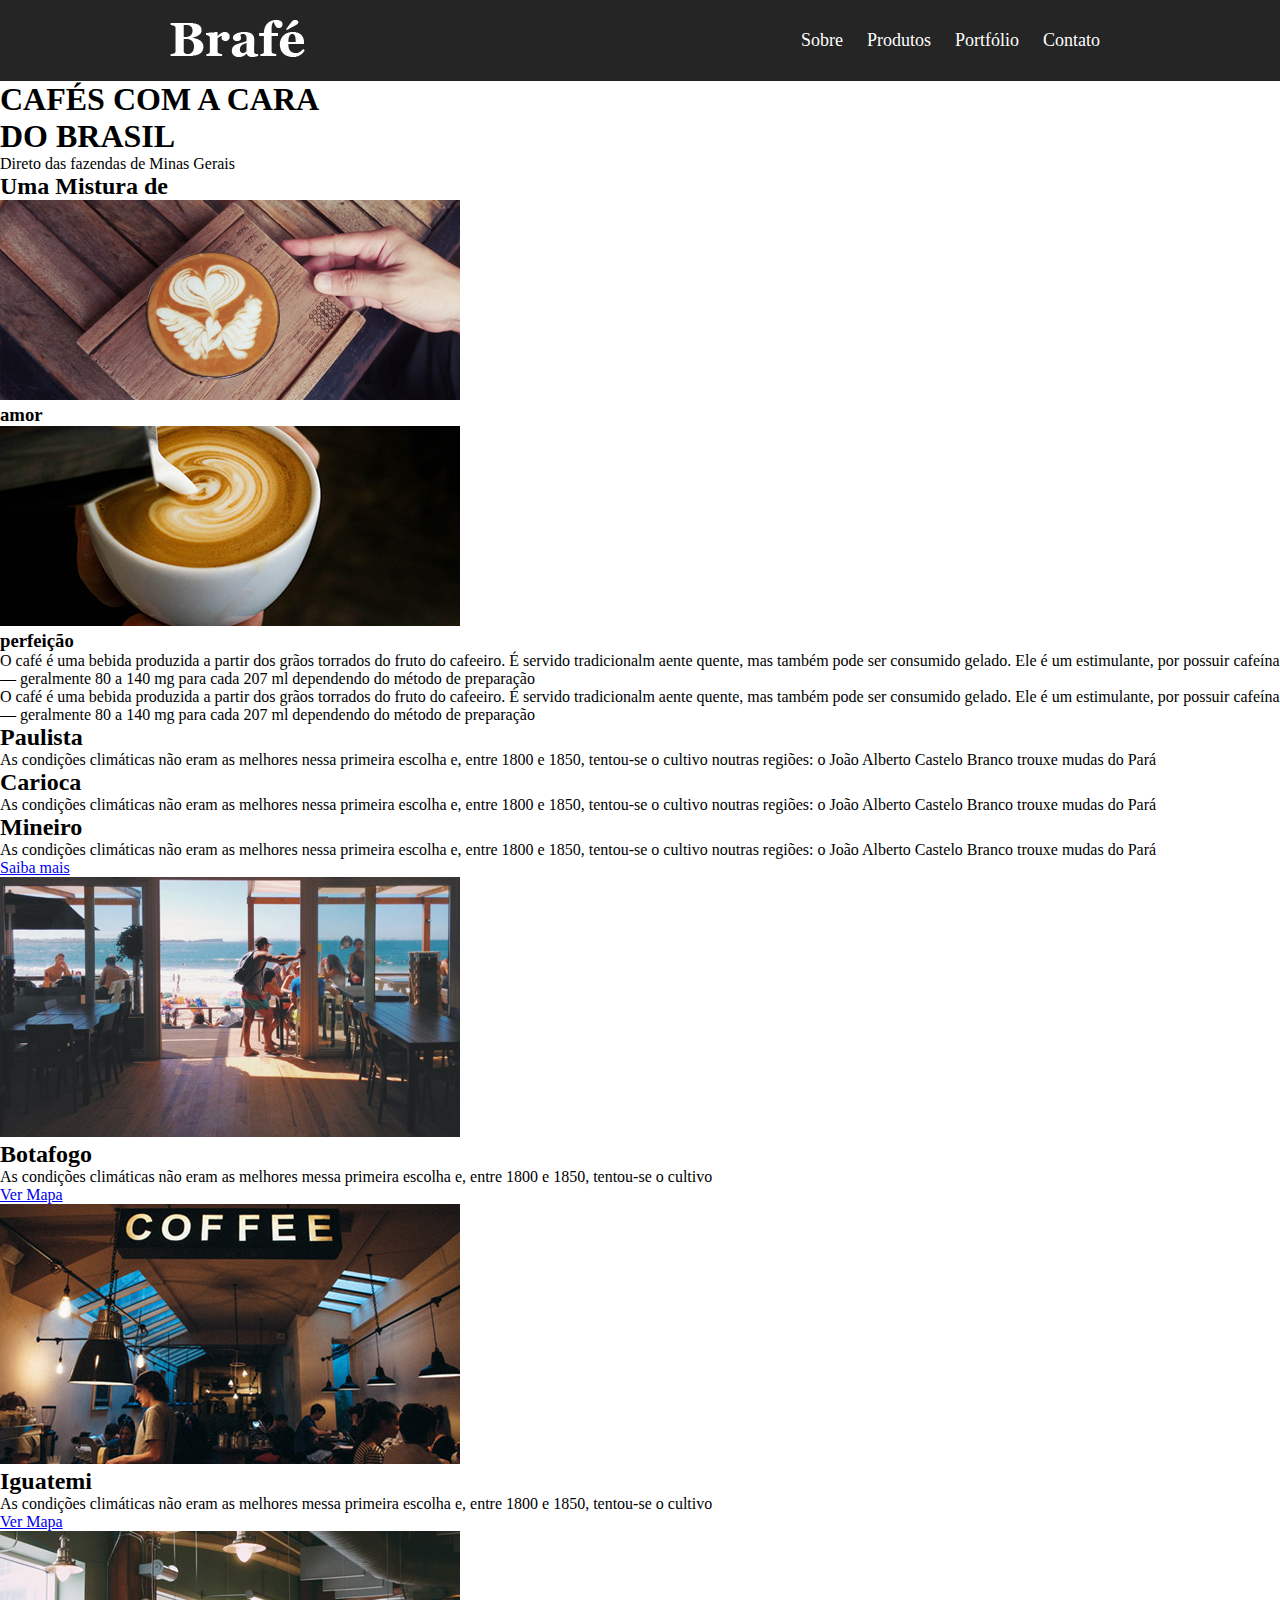
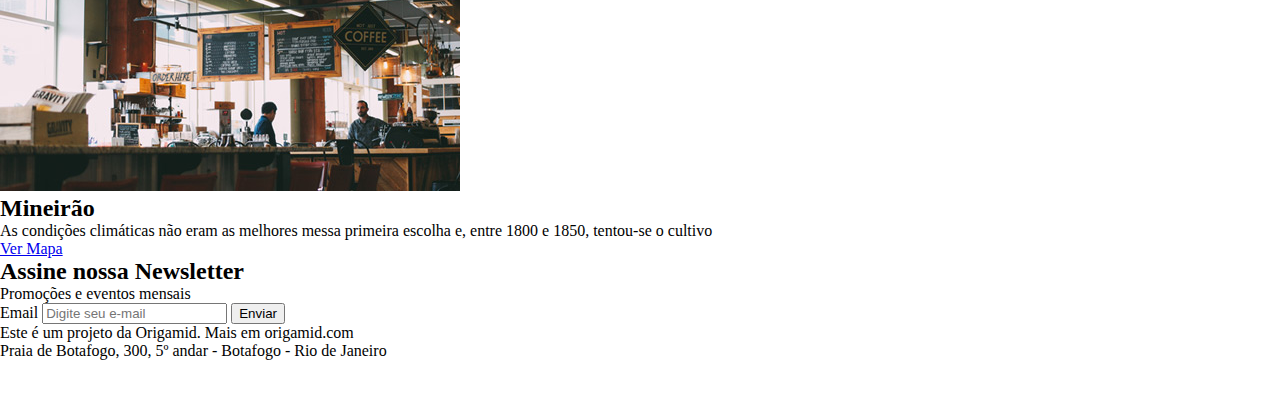
==== index.html @ 58ae4925 "Inicio CSS estilo index" ====
<!DOCTYPE html>
<html lang="pt-br">

<head>
    <meta charset="UTF-8">
    <meta http-equiv="X-UA-Compatible" content="IE=edge">
    <meta name="viewport" content="width=device-width, initial-scale=1.0, shrink-to-fit=no">
    <title>Brafé</title>

    <link rel="stylesheet" href="css/style.css">

</head>

<body>
    <header class="menu">
        <div class="menu-container">
            <a class="menu-logo" href="#"><img src="img/brafe.png" alt="Brafé"></a>
            <nav class="menu-nav">
                <ul>
                    <li><a href="#">Sobre</a></li>
                    <li><a href="#">Produtos</a></li>
                    <li><a href="#">Portfólio</a></li>
                    <li><a href="#">Contato</a></li>
                </ul>
            </nav>
        </div>
    </header>

    <main>
        <h1>CAFÉS COM A CARA<br>DO BRASIL</h1>
        <p>Direto das fazendas de Minas Gerais</p>

    </main>
    
    <section class="sobre">
        <h2>Uma Mistura de</h2>
        <div class="container">
            <div class="sobre-item">
                <img src="img/cafe-1.jpg" alt="Café com desenho significado amor">
                <h3>amor</h3>
            </div>

            <div>
                <img src="img/cafe-2.jpg" alt="Café com desenho significado perfeição">
                <h3>perfeição</h3>
            </div>
            
            <p>O café é uma bebida produzida a partir dos grãos torrados do fruto do cafeeiro.
                 É servido tradicionalm aente quente, mas também pode ser consumido gelado.
                  Ele é um estimulante, por possuir cafeína — geralmente 80 a 140 mg para cada 207 ml dependendo do método de preparação</p>
        </div>
    </section>

        <p>O café é uma bebida produzida a partir dos grãos torrados do fruto do cafeeiro. É servido tradicionalm aente quente, mas também pode ser consumido gelado. Ele é um estimulante, por possuir cafeína — geralmente 80 a 140 mg para cada 207 ml dependendo do método de preparação</p>
    </section>
        <section>
            <div>
                <div>
        <section class="produtos">
            <div class="container">
                <div class="produtos-item">
                    <h2>Paulista</h2>
                    <p>
                        As condições climáticas não eram as melhores nessa primeira escolha e,
                        entre 1800 e 1850, tentou-se o cultivo noutras regiões: o João Alberto
                         Castelo Branco trouxe mudas do Pará
                    </p>
                </div>

                <div>
                    <h2>Carioca</h2>
                    <p>
                        As condições climáticas não eram as melhores nessa primeira escolha e,
                        entre 1800 e 1850, tentou-se o cultivo noutras regiões: o João Alberto
                         Castelo Branco trouxe mudas do Pará
                    </p>
                </div>

                <div>
                    <h2>Mineiro</h2>
                    <p>
                        As condições climáticas não eram as melhores nessa primeira escolha e,
                        entre 1800 e 1850, tentou-se o cultivo noutras regiões: o João Alberto
                         Castelo Branco trouxe mudas do Pará
                    </p>
                </div>
            </div>
            <a href="#">Saiba mais</a>
        </section>
    
            <div>
                <img src="img/botafogo.jpg" alt="Brafé unidade Botafogo">
                <div>
                    <h2>Botafogo</h2>
                    <p>
                        As condições climáticas não eram as melhores 
                        messa primeira escolha e, entre 1800 e 1850, tentou-se o cultivo
                    </p>
                    <a href="#">Ver Mapa</a>
                </div>
            </div>

            <div>
                <img src="img/iguatemi.jpg" alt="Brafé unidade Iguatemi">
                <div>
                    <h2>Iguatemi</h2>
                    <p>
                        As condições climáticas não eram as melhores 
                        messa primeira escolha e, entre 1800 e 1850, tentou-se o cultivo
                    </p>
                    <a href="#">Ver Mapa</a>
                </div>
            </div>

            <div>
                <img src="img/mineirao.jpg" alt="Brafé unidade Mineirão">
                <div>
                    <h2>Mineirão</h2>
                    <p>
                        As condições climáticas não eram as melhores 
                        messa primeira escolha e, entre 1800 e 1850, tentou-se o cultivo
                    </p>
                    <a href="#">Ver Mapa</a>
                </div>
            </div>

        <section>
            <div>
                <div>
                    <h2>Assine nossa Newsletter</h2>
                    <p>Promoções e eventos mensais</p>
                </div>

                <form action="">
                    <label for="">Email</label>
                    <input type="text" placeholder="Digite seu e-mail">
                    <button type="submit">Enviar</button>
                </form>
            </div>
        </section>

    <footer>
        <div>
            <p>Este é um projeto da Origamid. Mais em origamid.com<br>
            Praia de Botafogo, 300, 5º andar - Botafogo - Rio de Janeiro</p>
            <a href="#"><img src="img/brafe.png" alt="Brafé"> </a>
        </div>
    </footer>
</body>

</html>
---- css/style.css ----
/* Reset */

body, h1, h2, h3, p, ul {
    padding: 0px;
    margin: 0px;
}

body {
    font-family: Georgia, serif;
}

/* Menu */

.menu {
    background: #252525;
    padding: 20px 0;
}

.menu-container {
    max-width: 960px;
    margin: 0 auto;
}

/* Clear FIX */
.menu-container::after, .menu-container::before {
    content: '';
    display: table;
    clear: both;
}

a.menu-logo {
    display: block;
    float: left;
    margin-left: 10px;
}

.menu-nav {
    float: right;
    margin-right: 10px;
}

.menu-nav li {
    display: inline-block;
}

.menu-nav a {
    display: block;
    padding: 10px;
    text-decoration: none;
    color: #FFF;
    font-size: 1.125em;
}
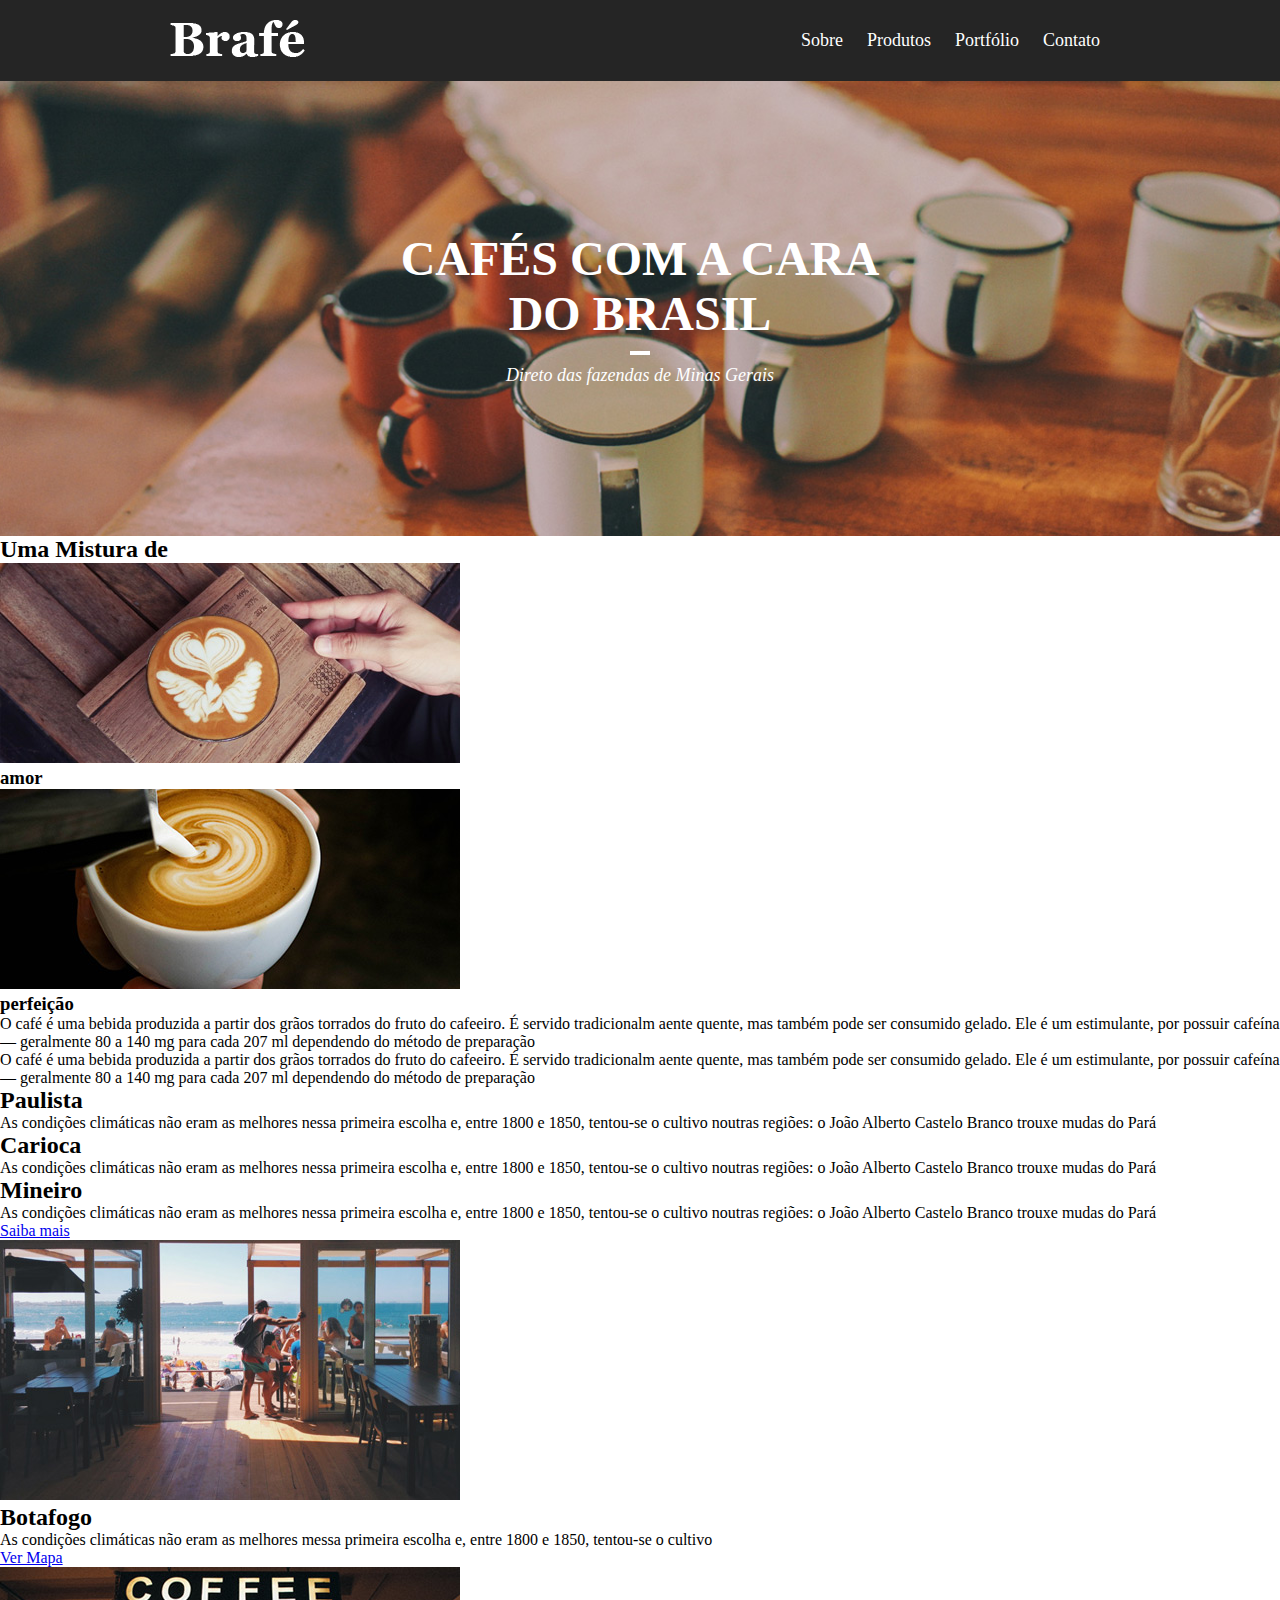
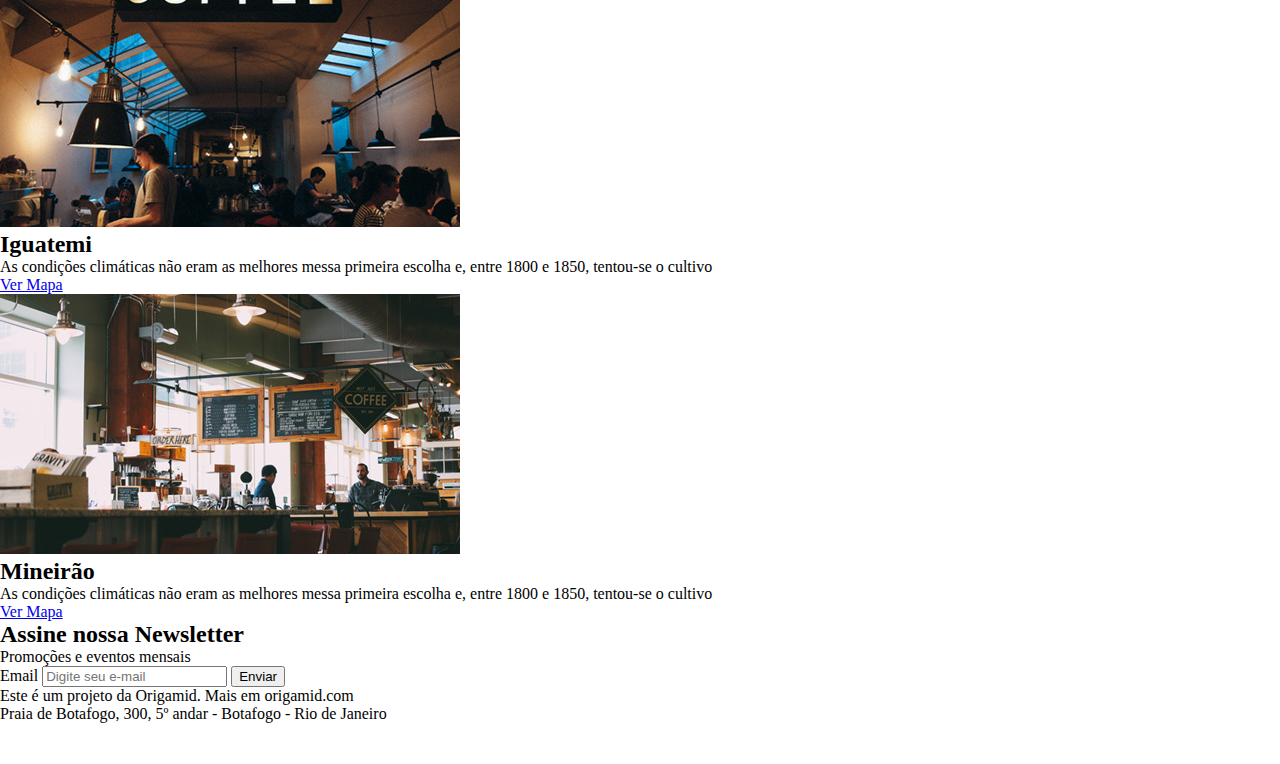
==== commit f5ec189b: "estilo da intro brafé" ====
--- a/index.html
+++ b/index.html
@@ -26,10 +26,9 @@
         </div>
     </header>
 
-    <main>
+    <main class="intro">
         <h1>CAFÉS COM A CARA<br>DO BRASIL</h1>
         <p>Direto das fazendas de Minas Gerais</p>
-
     </main>
     
     <section class="sobre">
--- a/css/style.css
+++ b/css/style.css
@@ -49,4 +49,32 @@
     text-decoration: none;
     color: #FFF;
     font-size: 1.125em;
+}
+
+/* Intro */
+.intro {
+    background: url('../img/bg-intro.jpg') no-repeat center center;
+    background-size: cover;
+    padding: 150px 0;
+    text-align: center;
+    color: #FFF;
+}
+
+.intro h1 {
+    text-transform: uppercase;
+    font-size: 3em;
+}
+
+.intro h1::after {
+    content: '';
+    display: block;
+    width: 20px;
+    height: 4px;
+    background: #FFF;
+    margin: 10px auto;
+}
+
+.intro p {
+    font-style: italic;
+    font-size: 1.125em;
 }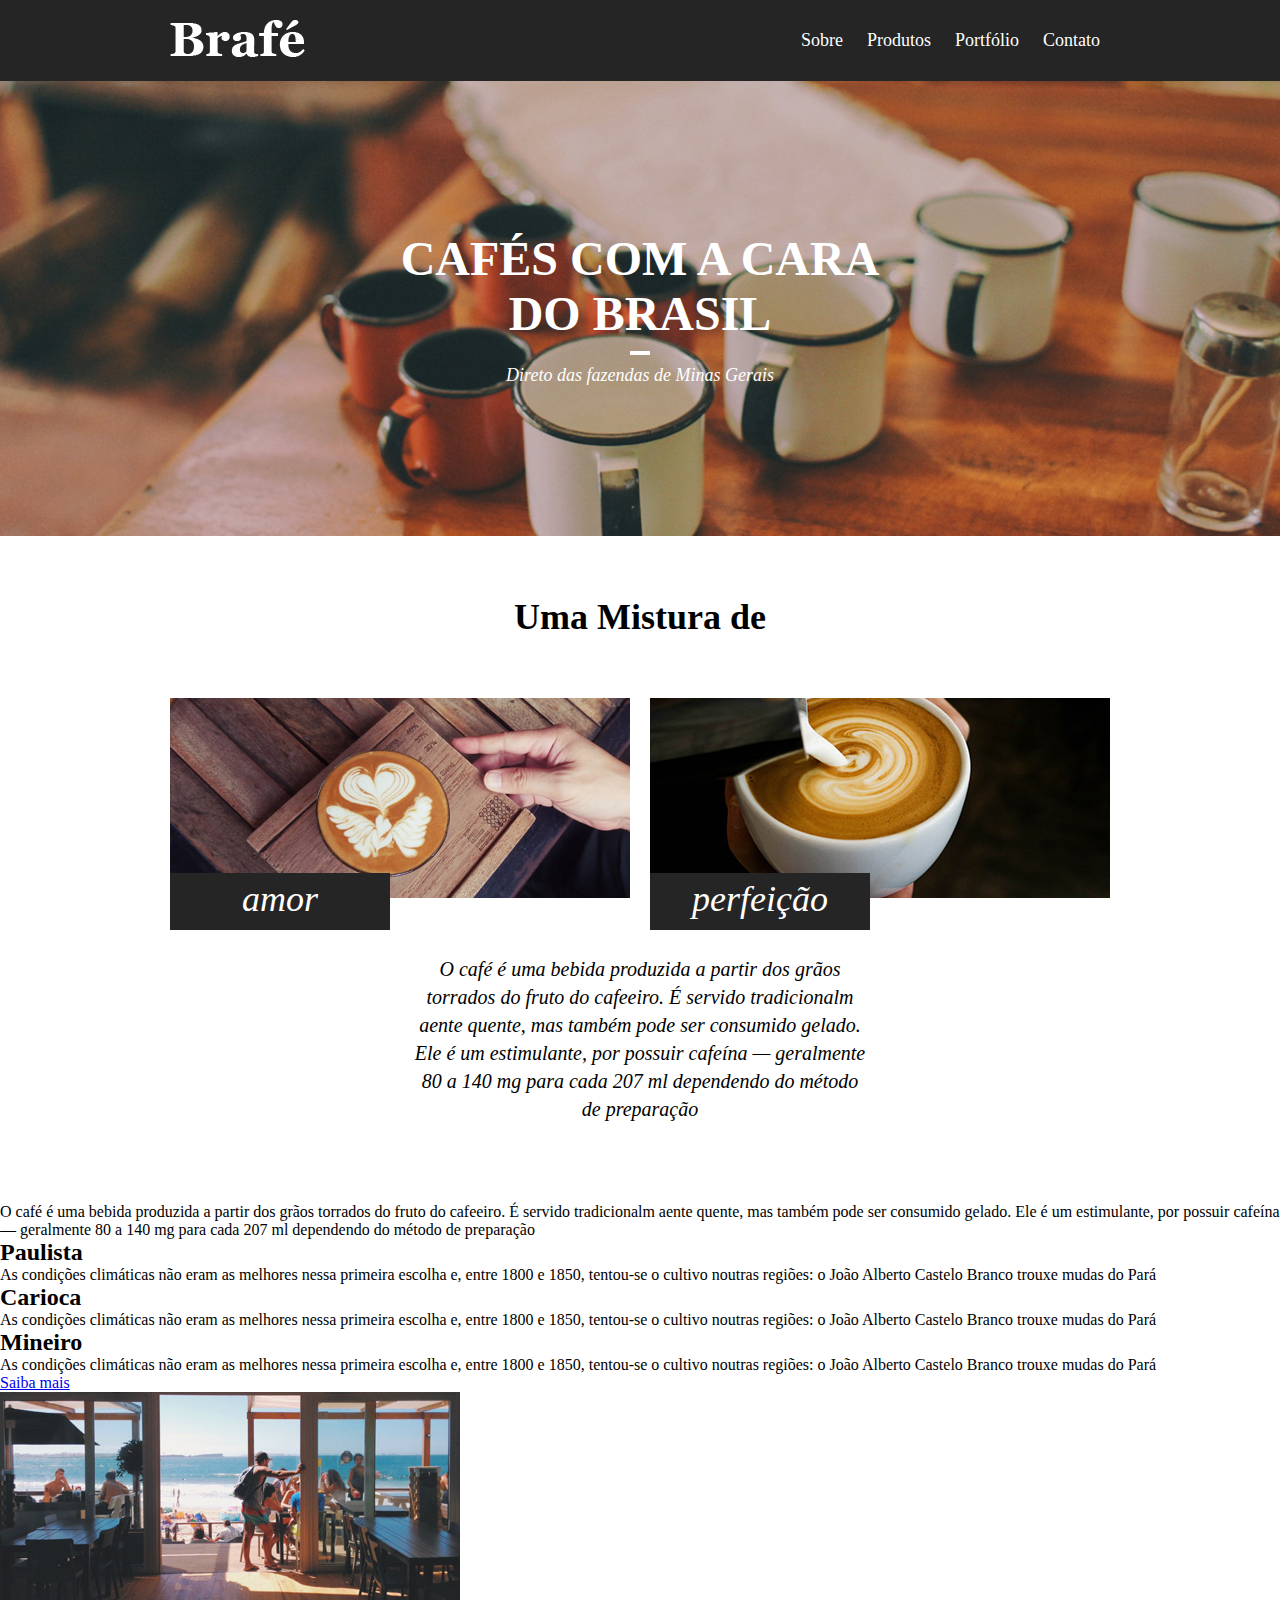
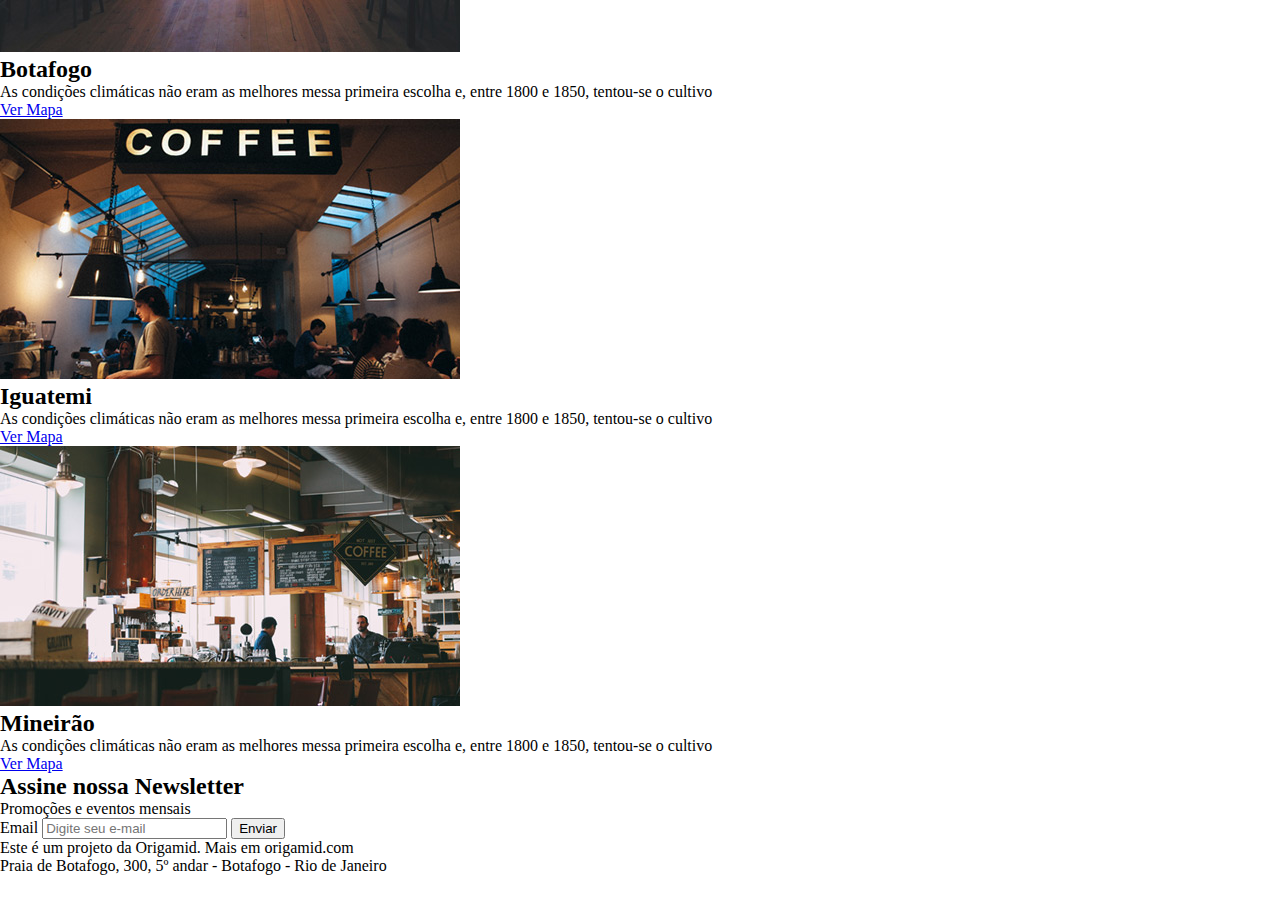
==== commit 9a833480: "sobre inicio estilo" ====
--- a/index.html
+++ b/index.html
@@ -33,13 +33,13 @@
     
     <section class="sobre">
         <h2>Uma Mistura de</h2>
-        <div class="container">
+        <div class="sobre-container">
             <div class="sobre-item">
                 <img src="img/cafe-1.jpg" alt="Café com desenho significado amor">
                 <h3>amor</h3>
             </div>
 
-            <div>
+            <div class="sobre-item">
                 <img src="img/cafe-2.jpg" alt="Café com desenho significado perfeição">
                 <h3>perfeição</h3>
             </div>
--- a/css/style.css
+++ b/css/style.css
@@ -77,4 +77,60 @@
 .intro p {
     font-style: italic;
     font-size: 1.125em;
+}
+
+/* Sobre */
+
+.sobre {
+    padding: 60px 0;
+}
+
+.sobre-container {
+    max-width: 960px;
+    margin: 0 auto;
+}
+
+.sobre-container::after, .sobre-container::before {
+    content: '';
+    display: table;
+    clear: both;
+}
+
+.sobre h2 {
+    font-size: 2.25em;
+    text-align: center;
+    margin-bottom: 60px;
+}
+
+.sobre-item {
+    width: 460px;
+    float: left;
+    margin: 0 10px;
+}
+
+.sobre-item img {
+    display: block;
+    max-width: 100%;
+}
+
+.sobre-item h3 {
+    font-size: 2.25em;
+    background: #252525;
+    width: 220px;
+    color: #FFF;
+    font-style: italic;
+    font-weight: normal;
+    text-align: center;
+    padding: 5px 0 10px 0;
+    top: -25px;
+    position: relative;
+}
+
+.sobre p {
+    font-size: 1.25em;
+    line-height: 1.4em;
+    font-style: italic;
+    text-align: center;
+    margin: 20px auto;
+    max-width: 460px;
 }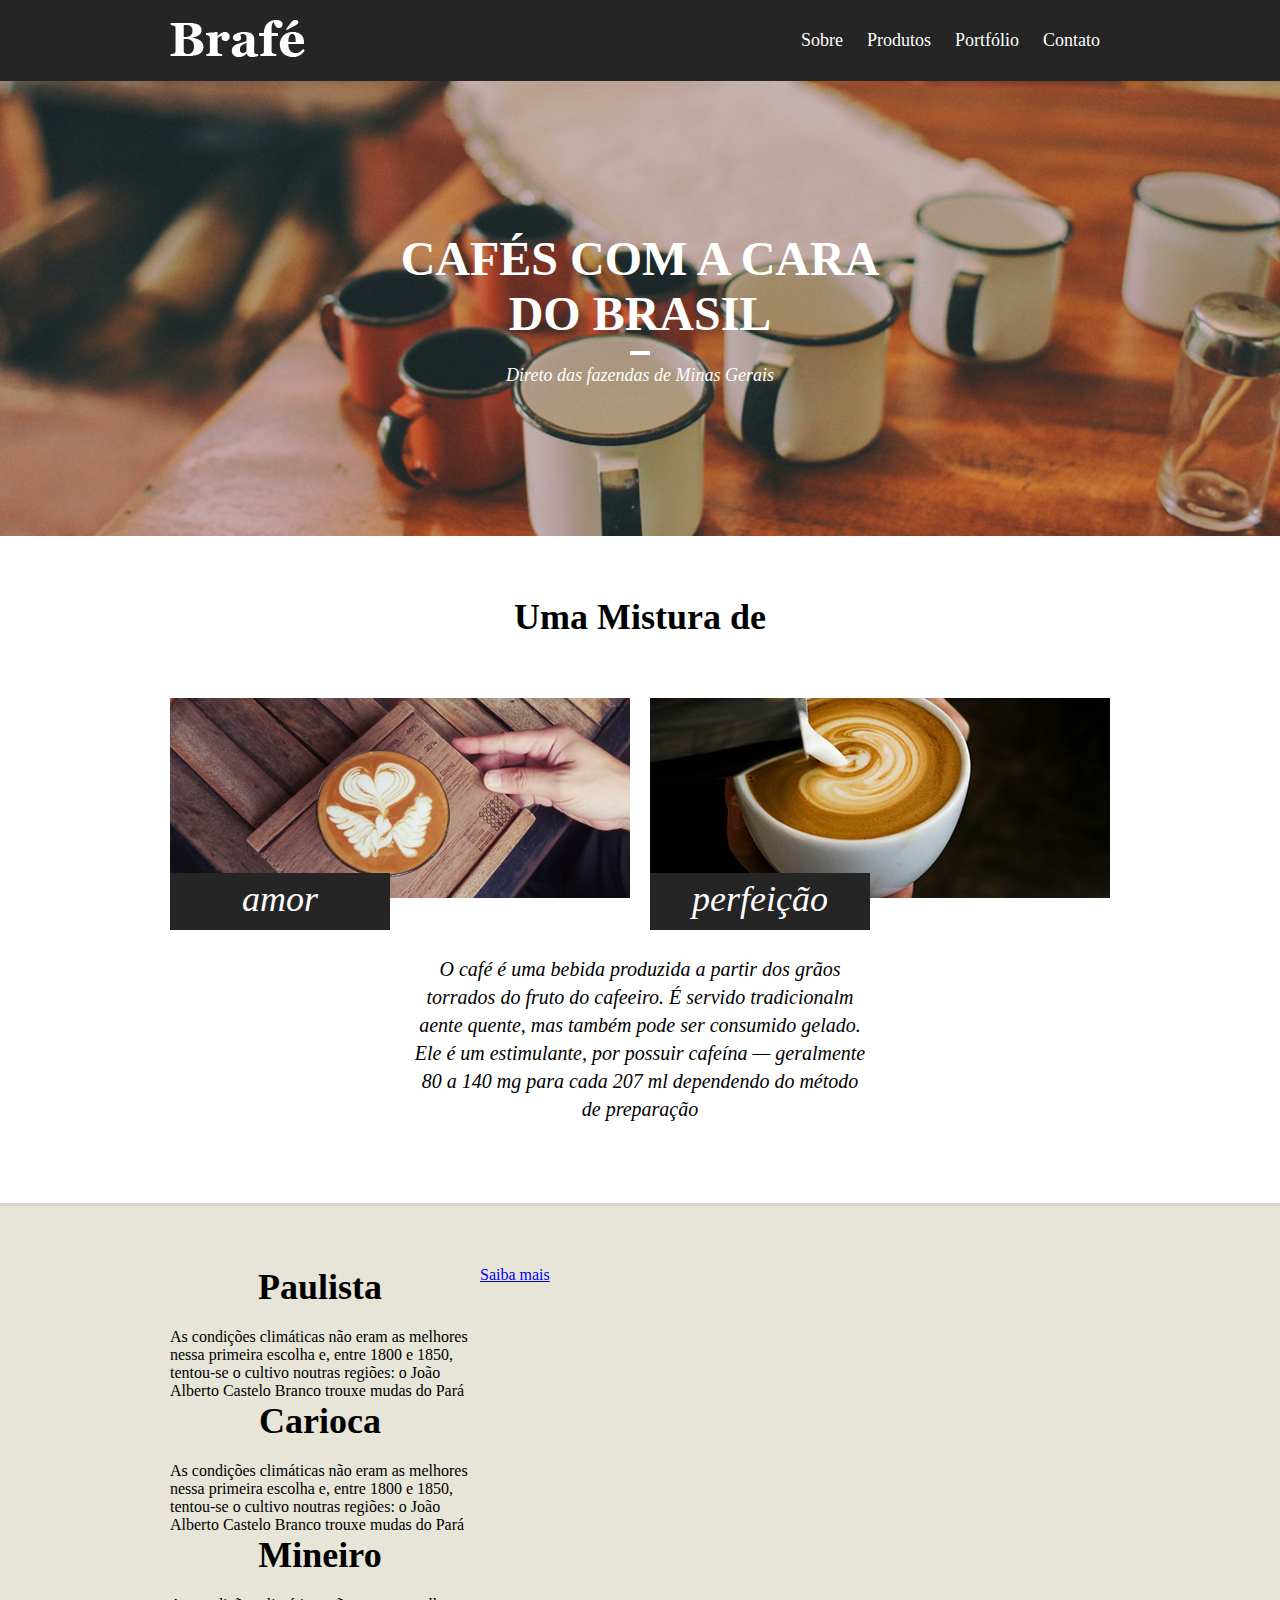
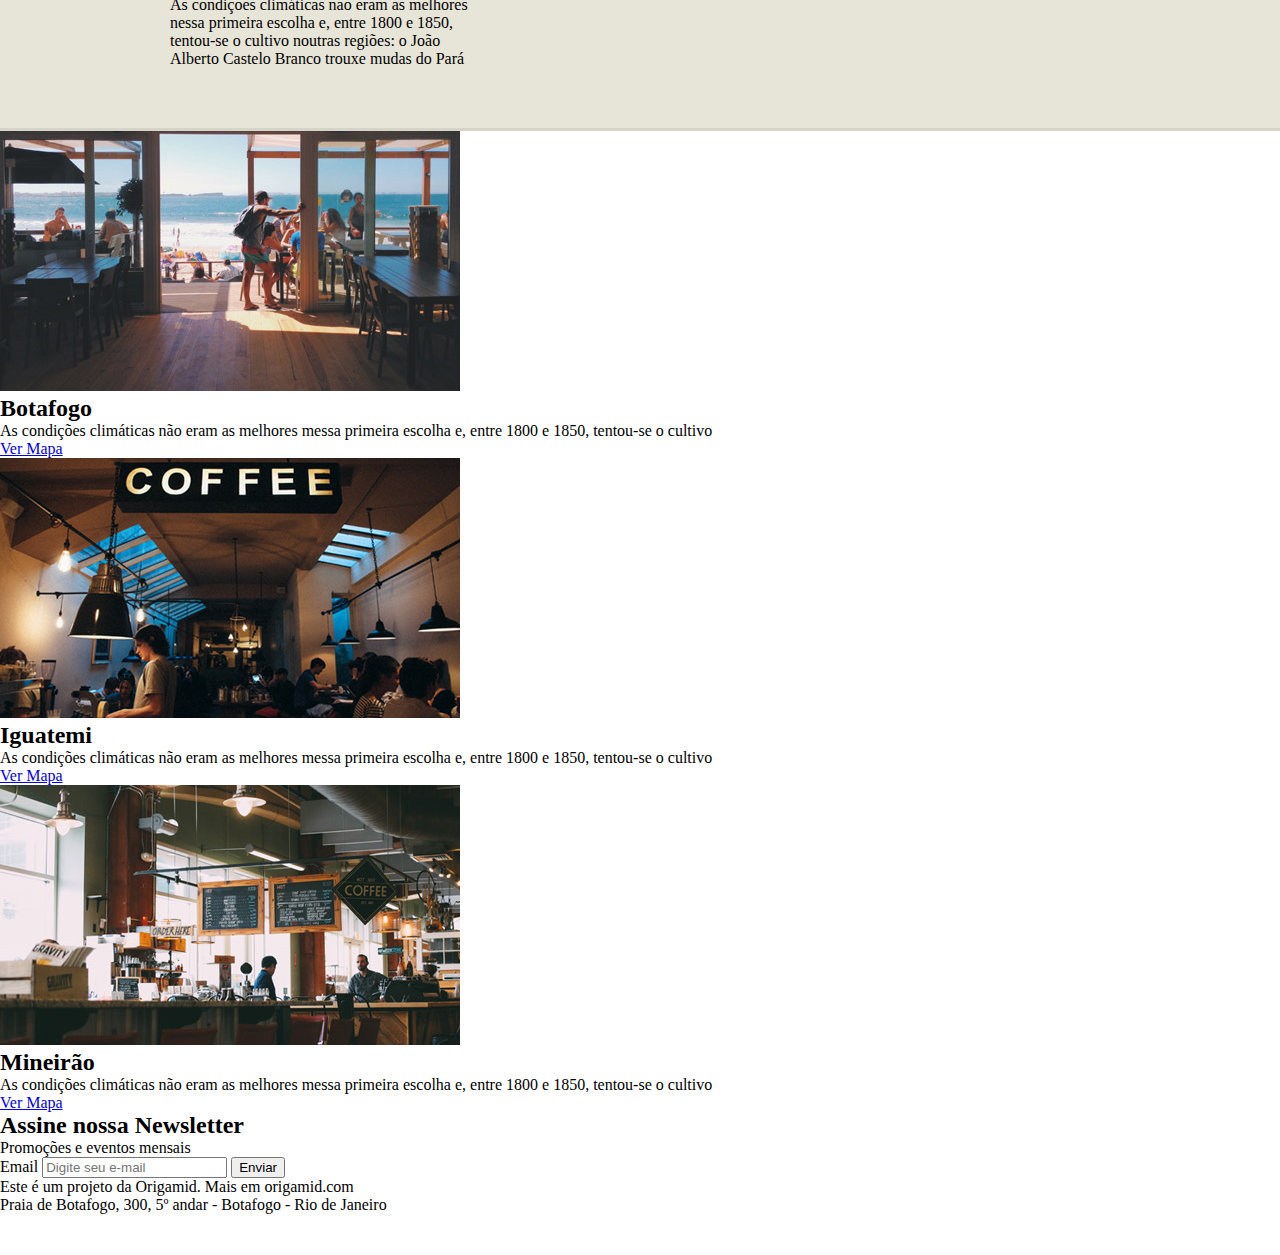
==== commit e812a253: "estilo section produtos" ====
--- a/index.html
+++ b/index.html
@@ -50,13 +50,12 @@
         </div>
     </section>
 
-        <p>O café é uma bebida produzida a partir dos grãos torrados do fruto do cafeeiro. É servido tradicionalm aente quente, mas também pode ser consumido gelado. Ele é um estimulante, por possuir cafeína — geralmente 80 a 140 mg para cada 207 ml dependendo do método de preparação</p>
     </section>
         <section>
             <div>
                 <div>
         <section class="produtos">
-            <div class="container">
+            <div class="produtos-container">
                 <div class="produtos-item">
                     <h2>Paulista</h2>
                     <p>
@@ -64,7 +63,6 @@
                         entre 1800 e 1850, tentou-se o cultivo noutras regiões: o João Alberto
                          Castelo Branco trouxe mudas do Pará
                     </p>
-                </div>
 
                 <div>
                     <h2>Carioca</h2>
@@ -84,7 +82,7 @@
                     </p>
                 </div>
             </div>
-            <a href="#">Saiba mais</a>
+            <a class="produtos-btn" href="#">Saiba mais</a>
         </section>
     
             <div>
--- a/css/style.css
+++ b/css/style.css
@@ -133,4 +133,36 @@
     text-align: center;
     margin: 20px auto;
     max-width: 460px;
+}
+
+/* Produtos */
+
+.produtos {
+    background: #E7E4D8;
+    padding: 60px 0;
+    border-top: 3px solid #D6D3C8;
+    border-bottom: 3px  solid #D6D3C8;
+}
+
+.produtos-container {
+    max-width: 960px;
+    margin: 0 auto;
+}
+
+.produtos-container::before, .produtos-container::after {
+    content: '';
+    display: table;
+    clear: both;
+}
+
+.produtos-item {
+    width: 300px;
+    float: left;
+    margin: 0 10px;
+}
+
+.produtos-item h2 {
+    text-align: center;
+    font-size: 2.25em;
+    margin-bottom: 20px;
 }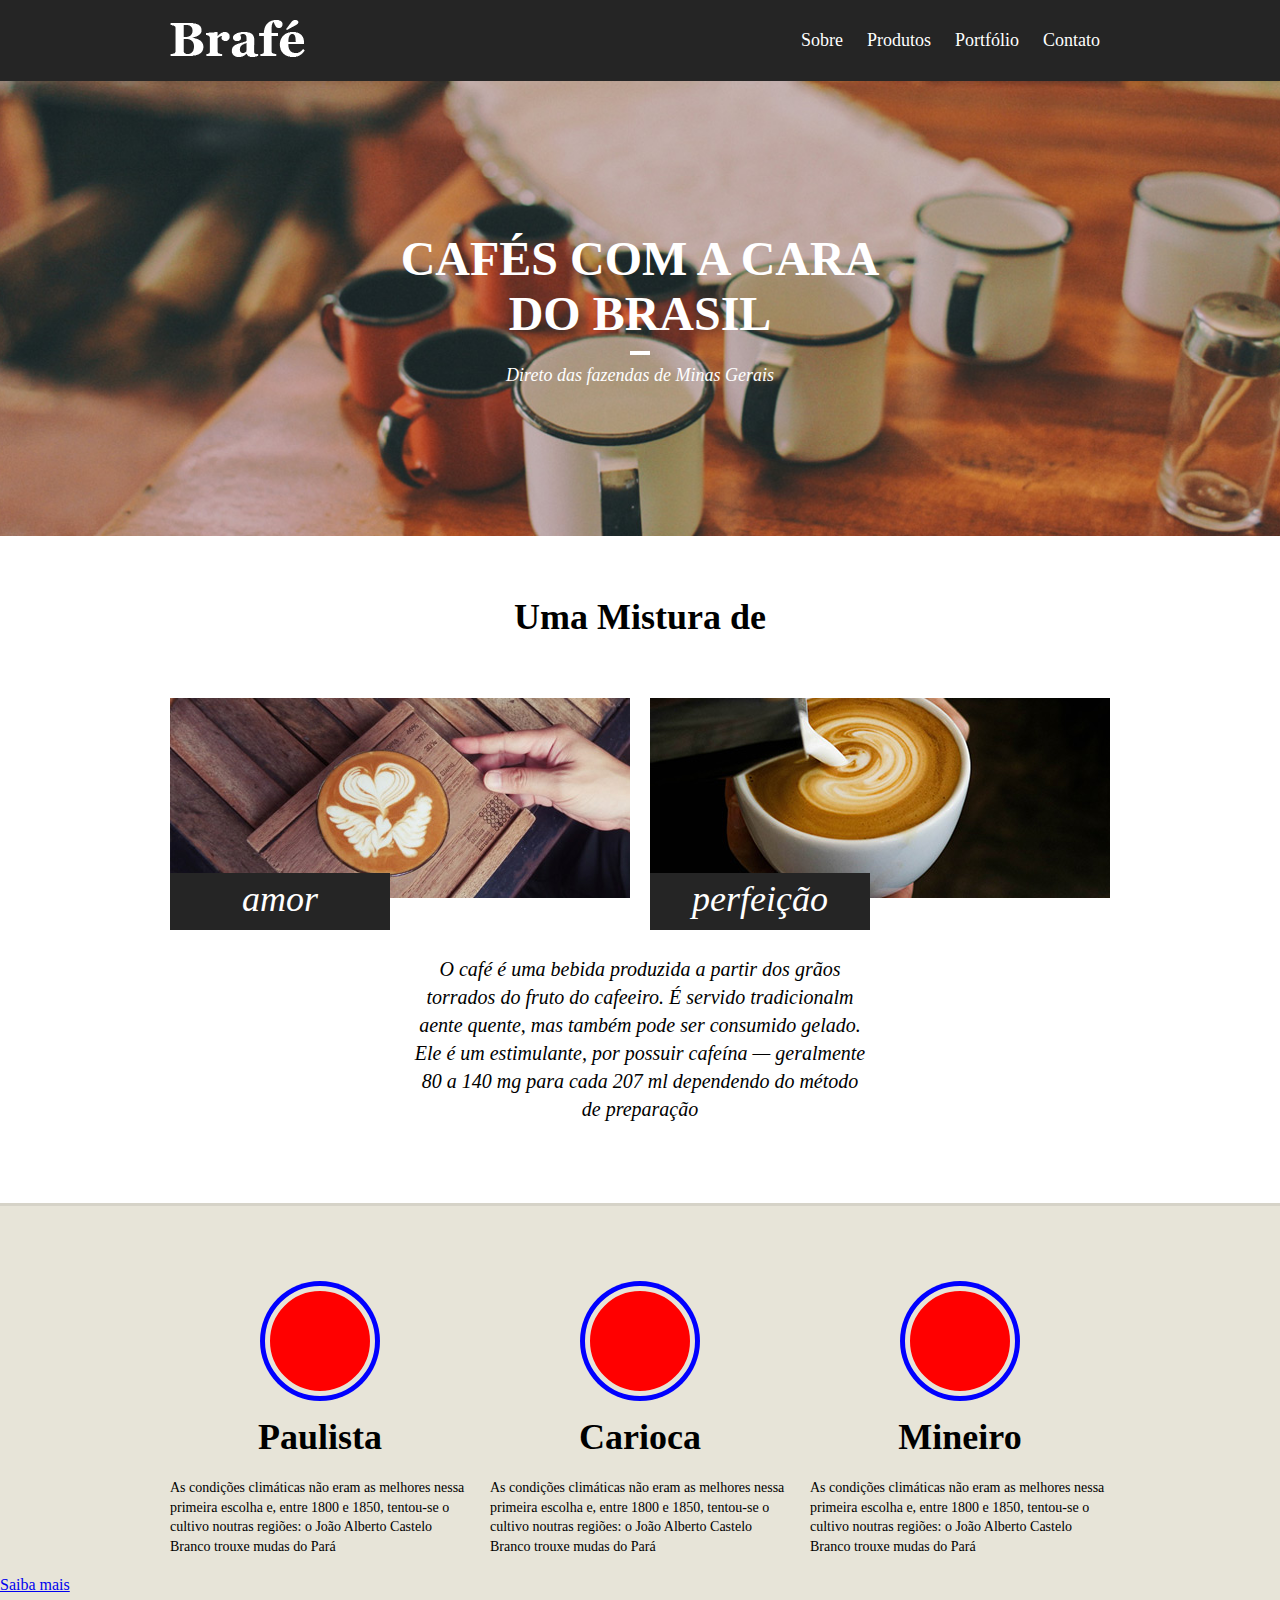
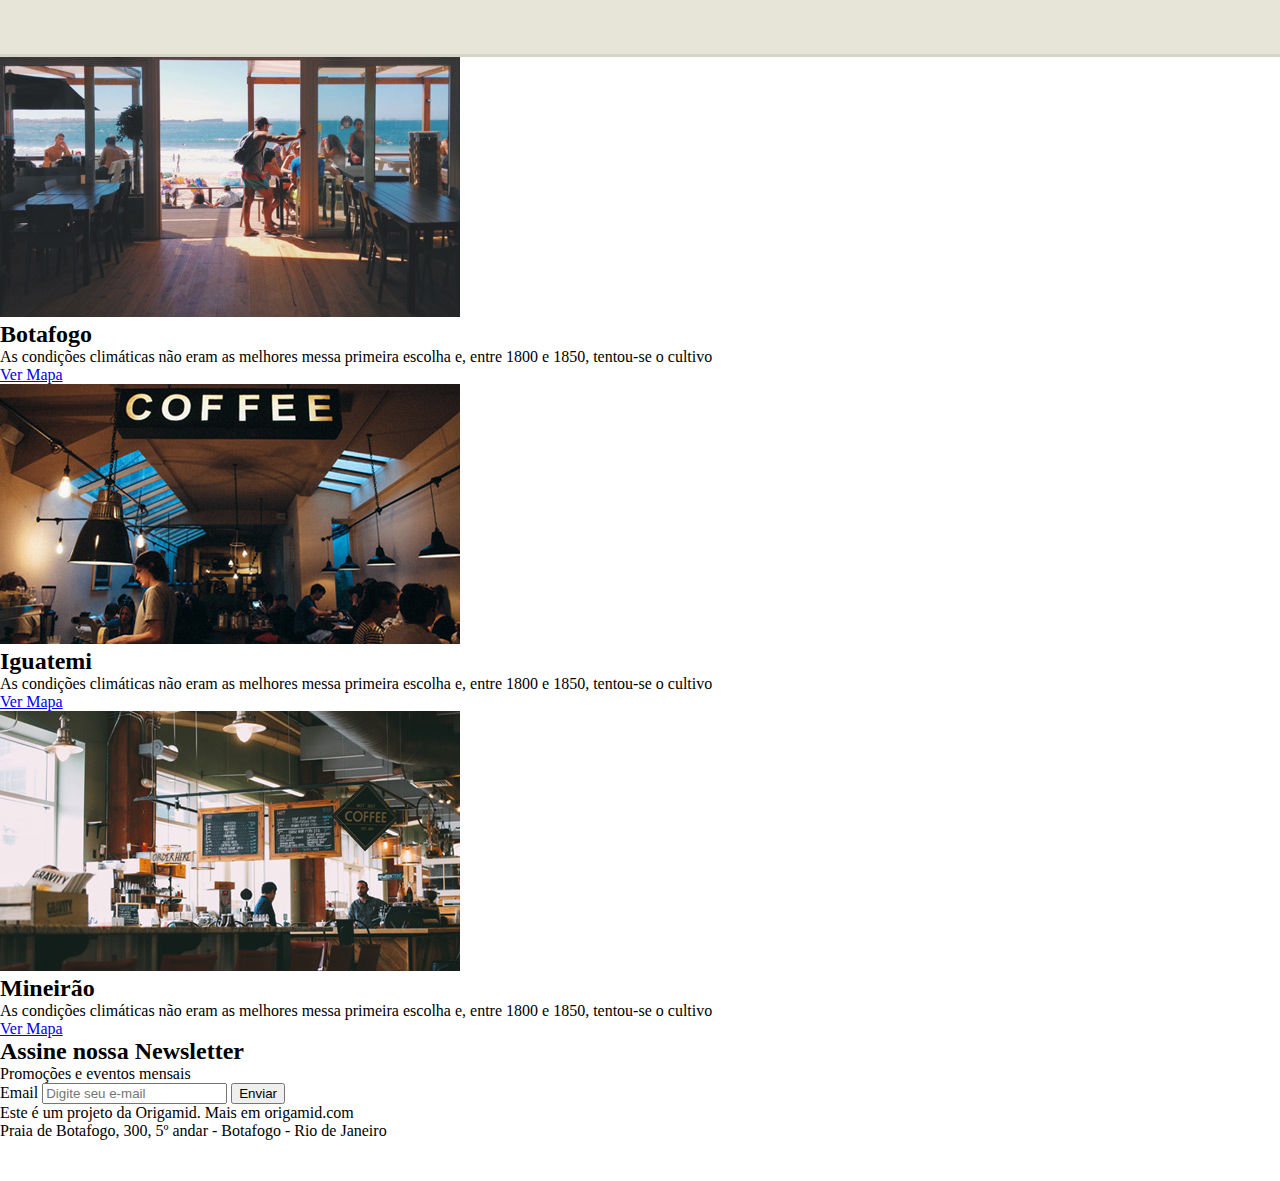
==== commit bd5d1beb: "fix style.css" ====
--- a/index.html
+++ b/index.html
@@ -30,7 +30,7 @@
         <h1>CAFÉS COM A CARA<br>DO BRASIL</h1>
         <p>Direto das fazendas de Minas Gerais</p>
     </main>
-    
+
     <section class="sobre">
         <h2>Uma Mistura de</h2>
         <div class="sobre-container">
@@ -43,83 +43,83 @@
                 <img src="img/cafe-2.jpg" alt="Café com desenho significado perfeição">
                 <h3>perfeição</h3>
             </div>
-            
+
             <p>O café é uma bebida produzida a partir dos grãos torrados do fruto do cafeeiro.
-                 É servido tradicionalm aente quente, mas também pode ser consumido gelado.
-                  Ele é um estimulante, por possuir cafeína — geralmente 80 a 140 mg para cada 207 ml dependendo do método de preparação</p>
+                É servido tradicionalm aente quente, mas também pode ser consumido gelado.
+                Ele é um estimulante, por possuir cafeína — geralmente 80 a 140 mg para cada 207 ml dependendo do método
+                de preparação</p>
         </div>
     </section>
 
-    </section>
-        <section>
-            <div>
-                <div>
+    <section>
         <section class="produtos">
             <div class="produtos-container">
                 <div class="produtos-item">
-                    <h2>Paulista</h2>
+                    <h2 class='produtos-paulista'>Paulista</h2>
                     <p>
                         As condições climáticas não eram as melhores nessa primeira escolha e,
                         entre 1800 e 1850, tentou-se o cultivo noutras regiões: o João Alberto
-                         Castelo Branco trouxe mudas do Pará
+                        Castelo Branco trouxe mudas do Pará
                     </p>
+                </div>
 
-                <div>
-                    <h2>Carioca</h2>
+                <div class="produtos-item">
+                    <h2 class='produtos-carioca'>Carioca</h2>
                     <p>
                         As condições climáticas não eram as melhores nessa primeira escolha e,
                         entre 1800 e 1850, tentou-se o cultivo noutras regiões: o João Alberto
-                         Castelo Branco trouxe mudas do Pará
+                        Castelo Branco trouxe mudas do Pará
                     </p>
                 </div>
 
-                <div>
-                    <h2>Mineiro</h2>
+                <div class="produtos-item">
+                    <h2 class='produtos-mineiro'>Mineiro</h2>
                     <p>
                         As condições climáticas não eram as melhores nessa primeira escolha e,
                         entre 1800 e 1850, tentou-se o cultivo noutras regiões: o João Alberto
-                         Castelo Branco trouxe mudas do Pará
+                        Castelo Branco trouxe mudas do Pará
                     </p>
                 </div>
             </div>
+            </div>
             <a class="produtos-btn" href="#">Saiba mais</a>
         </section>
-    
+
+        <div>
+            <img src="img/botafogo.jpg" alt="Brafé unidade Botafogo">
             <div>
-                <img src="img/botafogo.jpg" alt="Brafé unidade Botafogo">
-                <div>
-                    <h2>Botafogo</h2>
-                    <p>
-                        As condições climáticas não eram as melhores 
-                        messa primeira escolha e, entre 1800 e 1850, tentou-se o cultivo
-                    </p>
-                    <a href="#">Ver Mapa</a>
-                </div>
+                <h2>Botafogo</h2>
+                <p>
+                    As condições climáticas não eram as melhores
+                    messa primeira escolha e, entre 1800 e 1850, tentou-se o cultivo
+                </p>
+                <a href="#">Ver Mapa</a>
             </div>
+        </div>
 
+        <div>
+            <img src="img/iguatemi.jpg" alt="Brafé unidade Iguatemi">
             <div>
-                <img src="img/iguatemi.jpg" alt="Brafé unidade Iguatemi">
-                <div>
-                    <h2>Iguatemi</h2>
-                    <p>
-                        As condições climáticas não eram as melhores 
-                        messa primeira escolha e, entre 1800 e 1850, tentou-se o cultivo
-                    </p>
-                    <a href="#">Ver Mapa</a>
-                </div>
+                <h2>Iguatemi</h2>
+                <p>
+                    As condições climáticas não eram as melhores
+                    messa primeira escolha e, entre 1800 e 1850, tentou-se o cultivo
+                </p>
+                <a href="#">Ver Mapa</a>
             </div>
+        </div>
 
+        <div>
+            <img src="img/mineirao.jpg" alt="Brafé unidade Mineirão">
             <div>
-                <img src="img/mineirao.jpg" alt="Brafé unidade Mineirão">
-                <div>
-                    <h2>Mineirão</h2>
-                    <p>
-                        As condições climáticas não eram as melhores 
-                        messa primeira escolha e, entre 1800 e 1850, tentou-se o cultivo
-                    </p>
-                    <a href="#">Ver Mapa</a>
-                </div>
+                <h2>Mineirão</h2>
+                <p>
+                    As condições climáticas não eram as melhores
+                    messa primeira escolha e, entre 1800 e 1850, tentou-se o cultivo
+                </p>
+                <a href="#">Ver Mapa</a>
             </div>
+        </div>
 
         <section>
             <div>
@@ -136,13 +136,13 @@
             </div>
         </section>
 
-    <footer>
-        <div>
-            <p>Este é um projeto da Origamid. Mais em origamid.com<br>
-            Praia de Botafogo, 300, 5º andar - Botafogo - Rio de Janeiro</p>
-            <a href="#"><img src="img/brafe.png" alt="Brafé"> </a>
-        </div>
-    </footer>
+        <footer>
+            <div>
+                <p>Este é um projeto da Origamid. Mais em origamid.com<br>
+                    Praia de Botafogo, 300, 5º andar - Botafogo - Rio de Janeiro</p>
+                <a href="#"><img src="img/brafe.png" alt="Brafé"> </a>
+            </div>
+        </footer>
 </body>
 
 </html>--- a/css/style.css
+++ b/css/style.css
@@ -158,11 +158,28 @@
 .produtos-item {
     width: 300px;
     float: left;
-    margin: 0 10px;
+    margin: 0 10px 20px 10px;
 }
 
 .produtos-item h2 {
     text-align: center;
     font-size: 2.25em;
     margin-bottom: 20px;
+}
+
+.produtos-item h2::before {
+    content: '';
+    display: block;
+    width: 100px;
+    height: 100px;
+    border-radius: 50%;
+    margin: 20px auto;
+    border: 5px solid #E7E4D8;
+    box-shadow: 0 0 0 5px blue;
+    background: red;
+}
+
+.produtos-item p {
+    font-size: 0.875em;
+    line-height: 1.4em;
 }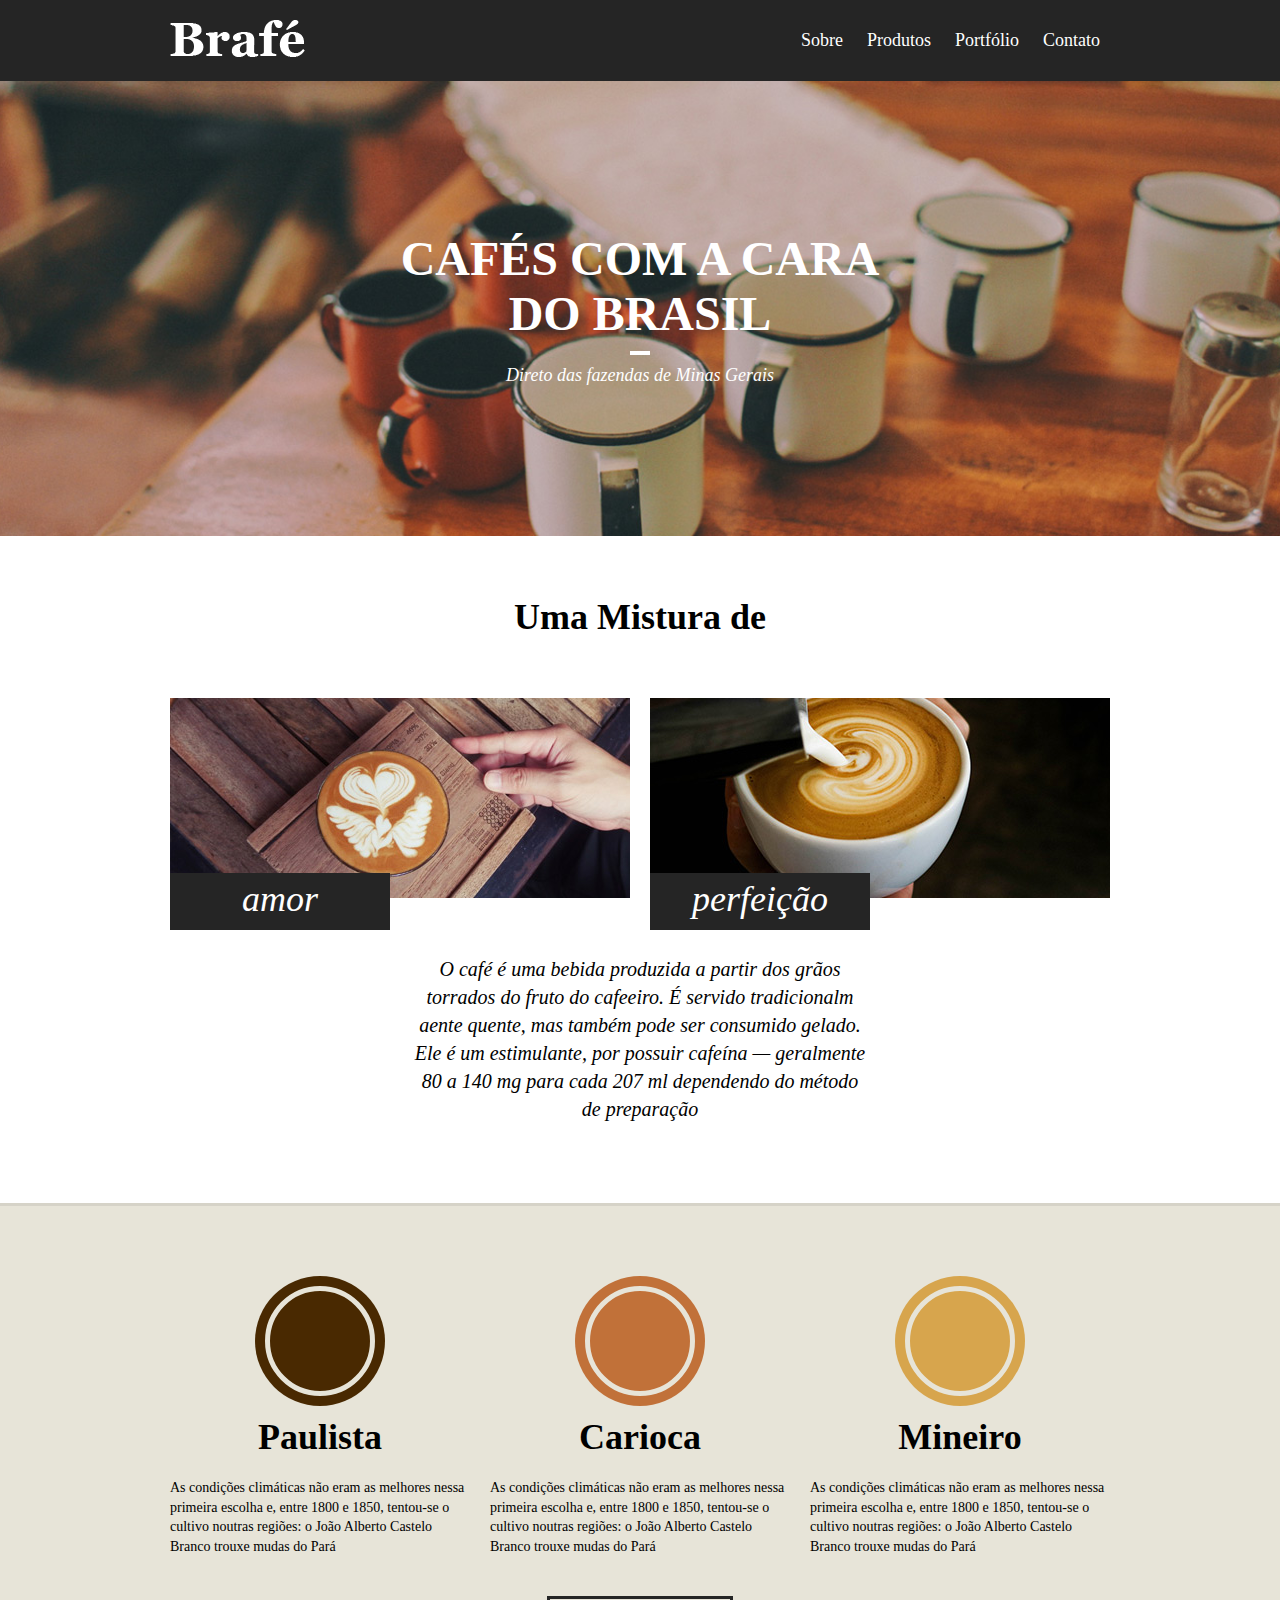
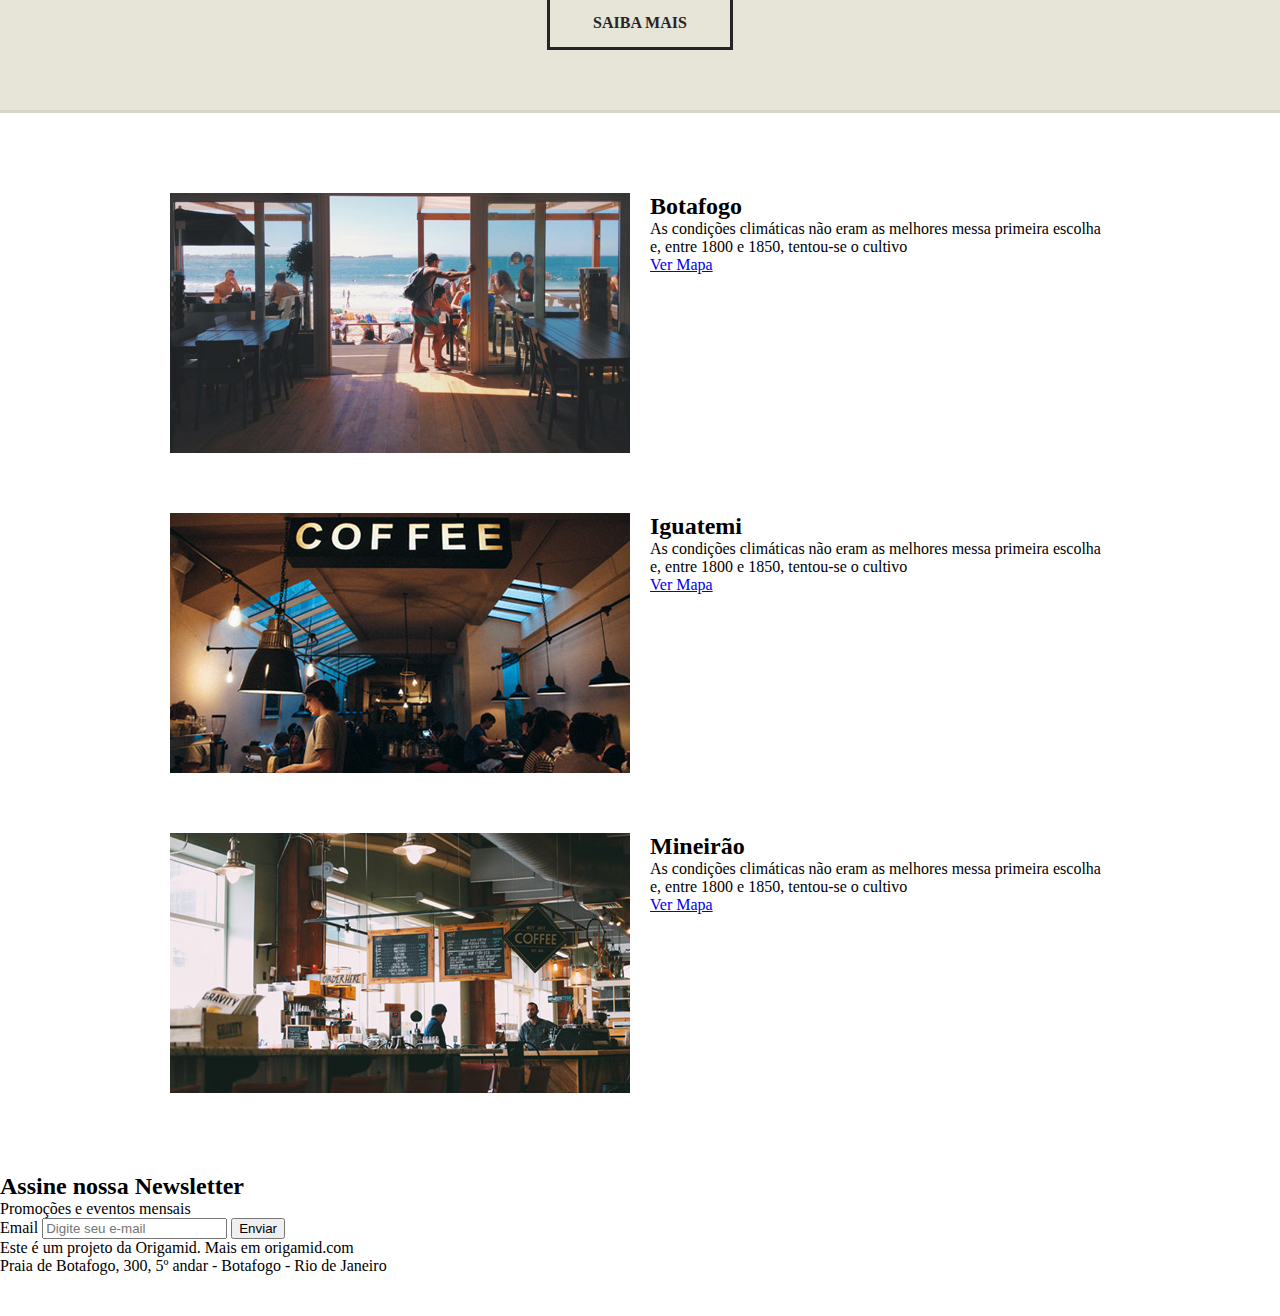
==== commit d23ab0d1: "sessão locais" ====
--- a/index.html
+++ b/index.html
@@ -85,41 +85,43 @@
             <a class="produtos-btn" href="#">Saiba mais</a>
         </section>
 
-        <div>
-            <img src="img/botafogo.jpg" alt="Brafé unidade Botafogo">
-            <div>
-                <h2>Botafogo</h2>
-                <p>
-                    As condições climáticas não eram as melhores
-                    messa primeira escolha e, entre 1800 e 1850, tentou-se o cultivo
-                </p>
-                <a href="#">Ver Mapa</a>
+        <section class="locais">
+            <div class="locais-item">
+                <img src="img/botafogo.jpg" alt="Brafé unidade Botafogo">
+                <div>
+                    <h2>Botafogo</h2>
+                    <p>
+                        As condições climáticas não eram as melhores
+                        messa primeira escolha e, entre 1800 e 1850, tentou-se o cultivo
+                    </p>
+                    <a href="#">Ver Mapa</a>
+                </div>
             </div>
-        </div>
 
-        <div>
-            <img src="img/iguatemi.jpg" alt="Brafé unidade Iguatemi">
-            <div>
-                <h2>Iguatemi</h2>
-                <p>
-                    As condições climáticas não eram as melhores
-                    messa primeira escolha e, entre 1800 e 1850, tentou-se o cultivo
-                </p>
-                <a href="#">Ver Mapa</a>
+            <div class="locais-item">
+                <img src="img/iguatemi.jpg" alt="Brafé unidade Iguatemi">
+                <div>
+                    <h2>Iguatemi</h2>
+                    <p>
+                        As condições climáticas não eram as melhores
+                        messa primeira escolha e, entre 1800 e 1850, tentou-se o cultivo
+                    </p>
+                    <a href="#">Ver Mapa</a>
+                </div>
             </div>
-        </div>
 
-        <div>
-            <img src="img/mineirao.jpg" alt="Brafé unidade Mineirão">
-            <div>
-                <h2>Mineirão</h2>
-                <p>
-                    As condições climáticas não eram as melhores
-                    messa primeira escolha e, entre 1800 e 1850, tentou-se o cultivo
-                </p>
-                <a href="#">Ver Mapa</a>
+            <div class="locais-item">
+                <img src="img/mineirao.jpg" alt="Brafé unidade Mineirão">
+                <div>
+                    <h2>Mineirão</h2>
+                    <p>
+                        As condições climáticas não eram as melhores
+                        messa primeira escolha e, entre 1800 e 1850, tentou-se o cultivo
+                    </p>
+                    <a href="#">Ver Mapa</a>
+                </div>
             </div>
-        </div>
+        </section>
 
         <section>
             <div>
--- a/css/style.css
+++ b/css/style.css
@@ -175,11 +175,68 @@
     border-radius: 50%;
     margin: 20px auto;
     border: 5px solid #E7E4D8;
-    box-shadow: 0 0 0 5px blue;
-    background: red;
+    box-shadow: 0 0 0 10px currentColor;
+    background: currentColor;
+}
+
+h2.produtos-paulista::before {
+    color: #492901;
+}
+
+h2.produtos-carioca::before {
+    color: #C17139;
+}
+
+h2.produtos-mineiro::before {
+    color: #D7A54D;
 }
 
 .produtos-item p {
     font-size: 0.875em;
     line-height: 1.4em;
+}
+
+.produtos-btn {
+    width: 180px;
+    border: 3px solid;
+    color: #252525;
+    text-decoration: none;
+    display: block;
+    font-weight: bold;
+    text-transform: uppercase;
+    text-align: center;
+    padding: 15px 0;
+    margin: 20px auto 0 auto;
+}
+
+/* Locais */
+
+.locais {
+    max-width: 960px;
+    margin: 0 auto;
+    padding: 20px 0;
+}
+
+.locais-item {
+    clear: both;
+    margin: 60px auto;
+}
+
+.locais-item::after, .locais-item::before {
+    display: table;
+    content: '';
+    clear: both;
+}
+
+.locais-item img {
+    width: 460px;
+    float: left;
+    display: block;
+    margin: 0 10px;
+}
+
+.locais-item > div {
+    width: 460px;
+    float: left;
+    margin: 0 10px;
 }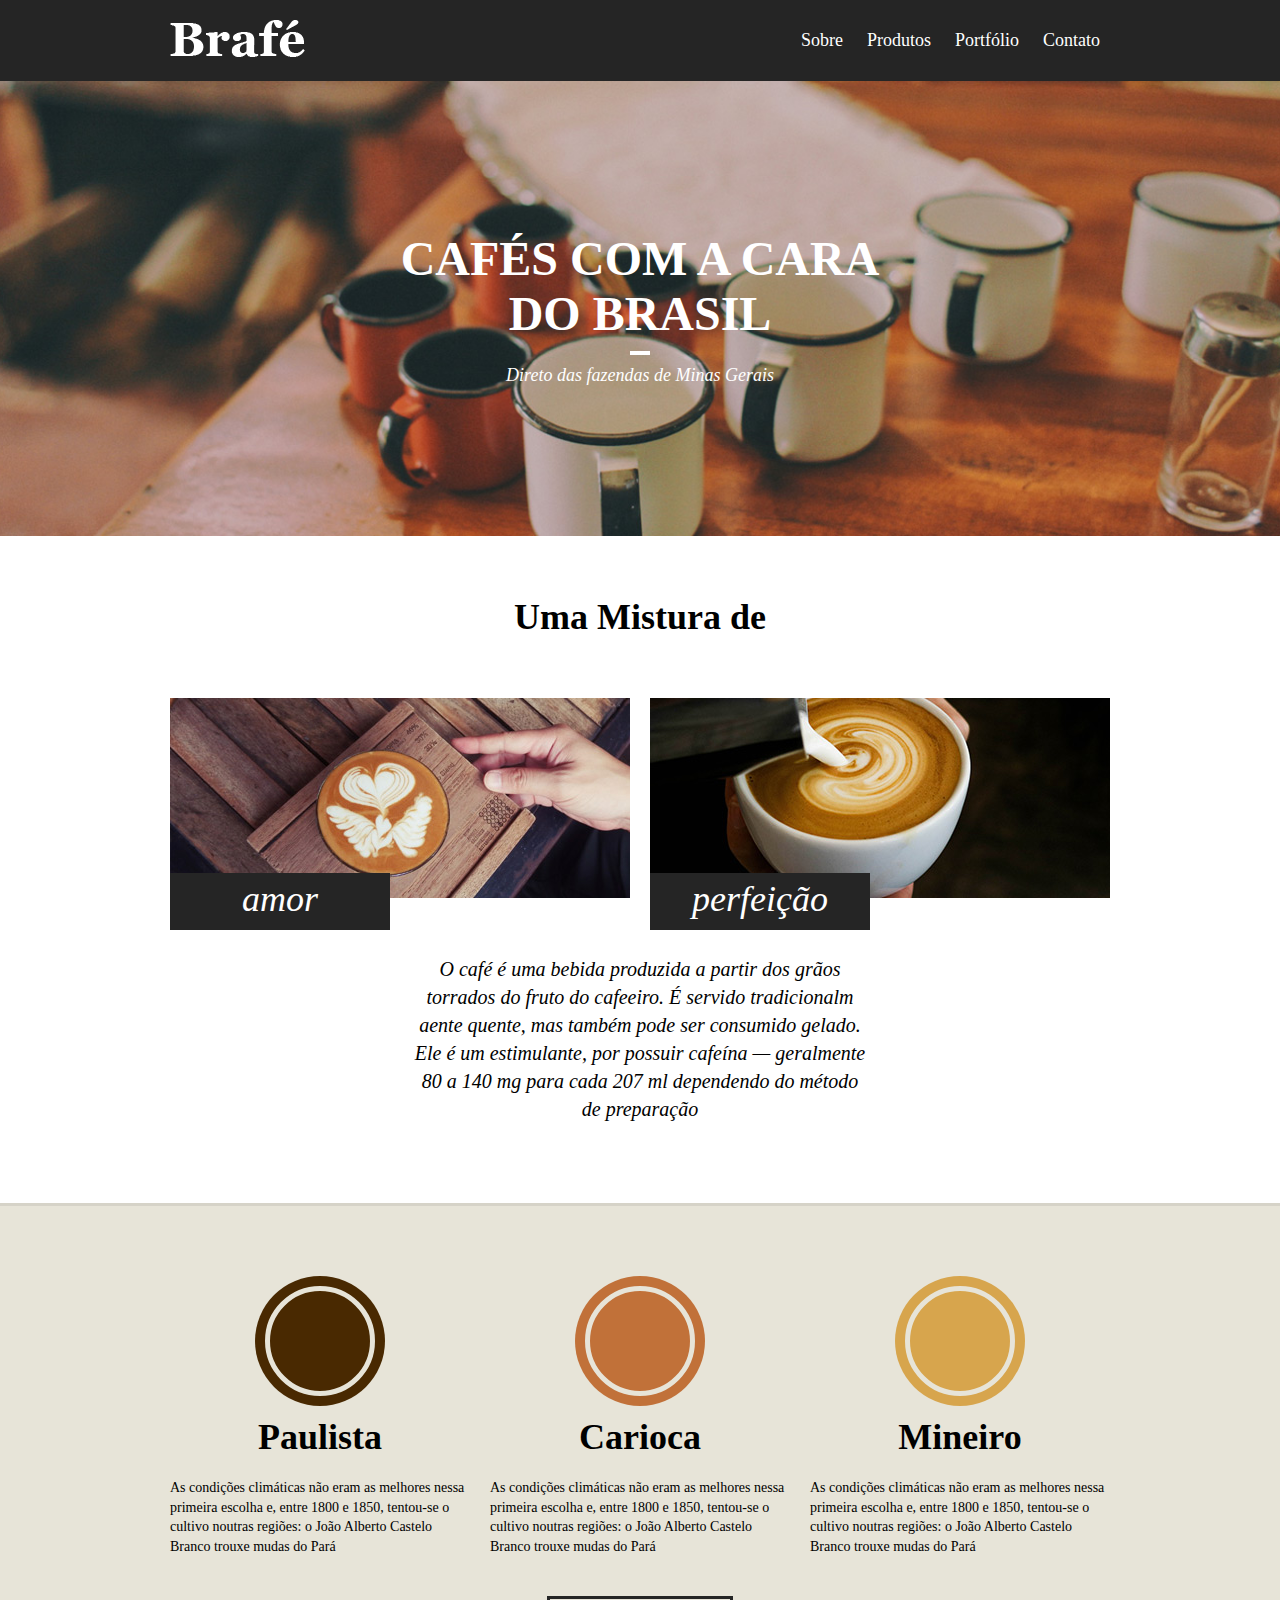
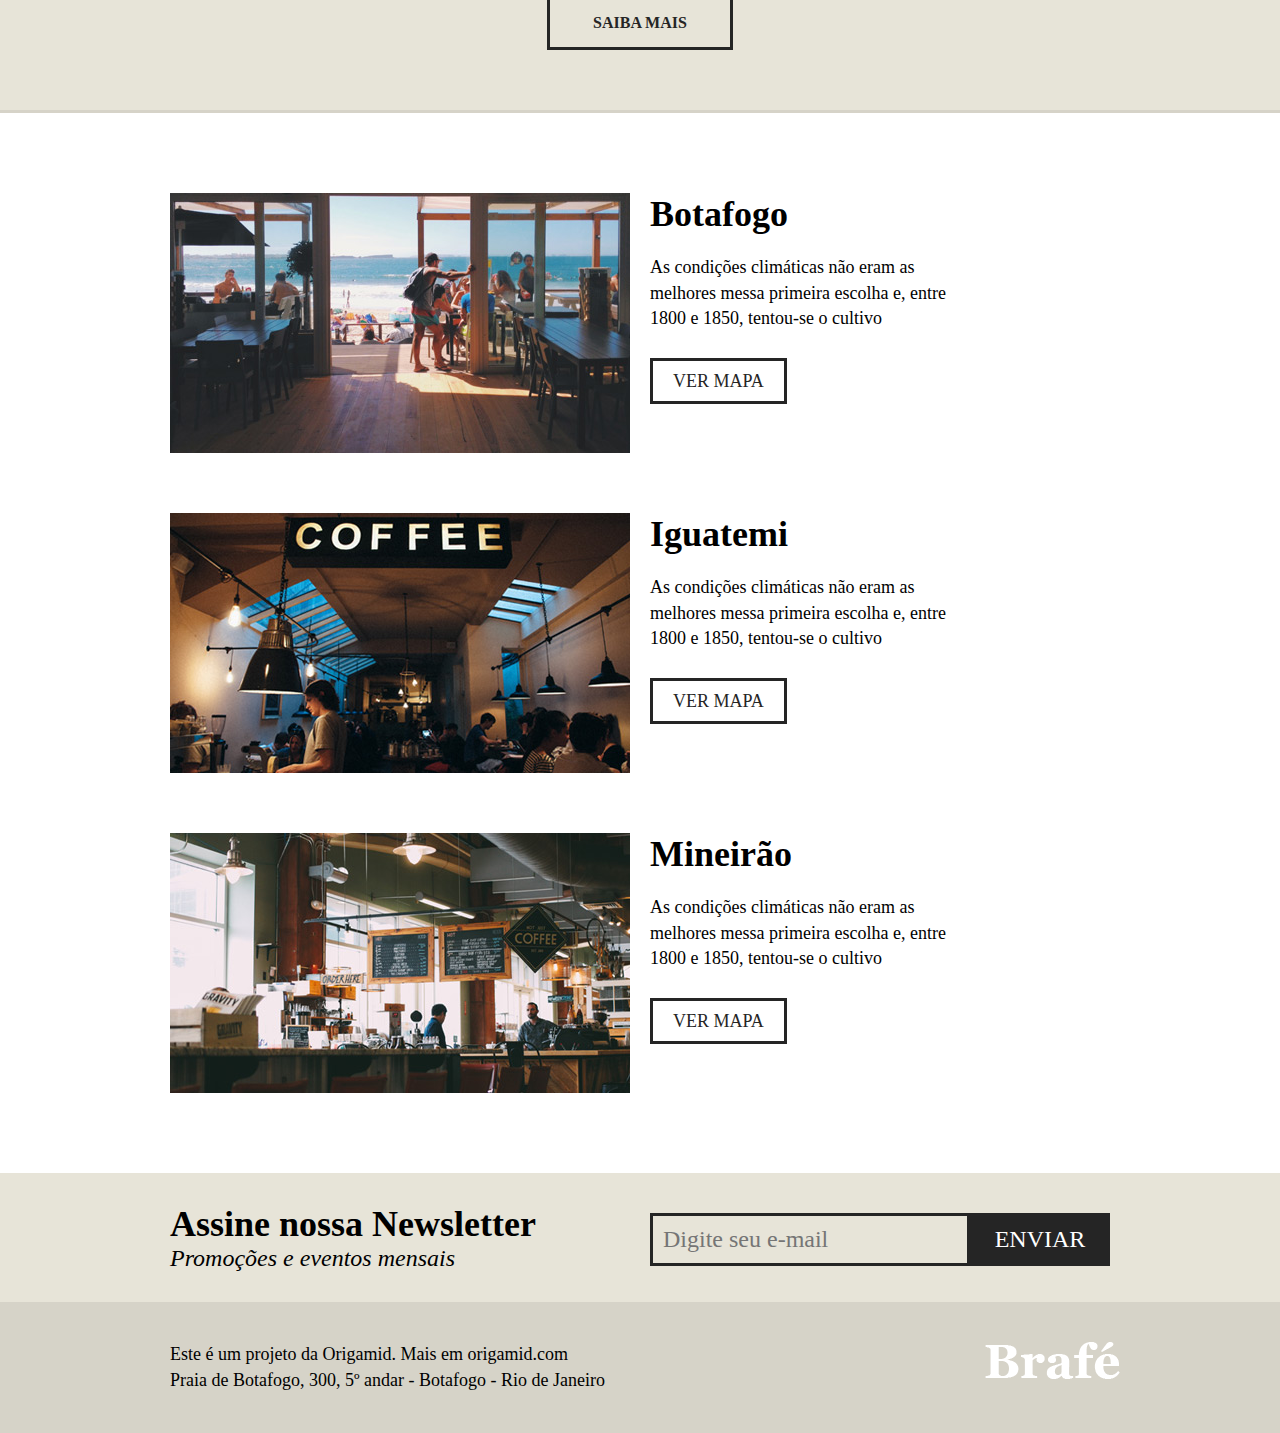
==== commit d265759a: "estilo do footer"" ====
--- a/index.html
+++ b/index.html
@@ -123,9 +123,9 @@
             </div>
         </section>
 
-        <section>
-            <div>
-                <div>
+        <section class="assine">
+            <div class="assine-container">
+                <div class="assine-info">
                     <h2>Assine nossa Newsletter</h2>
                     <p>Promoções e eventos mensais</p>
                 </div>
@@ -138,8 +138,8 @@
             </div>
         </section>
 
-        <footer>
-            <div>
+        <footer class="footer">
+            <div class="footer-container">
                 <p>Este é um projeto da Origamid. Mais em origamid.com<br>
                     Praia de Botafogo, 300, 5º andar - Botafogo - Rio de Janeiro</p>
                 <a href="#"><img src="img/brafe.png" alt="Brafé"> </a>
--- a/css/style.css
+++ b/css/style.css
@@ -239,4 +239,121 @@
     width: 460px;
     float: left;
     margin: 0 10px;
+}
+
+.locais-item h2 {
+    font-size: 2.25em;
+    margin-bottom: 20px;
+}
+
+.locais-item p {
+    font-size: 1.125em;
+    line-height: 1.4em;
+    max-width: 320px;
+    margin-bottom: 40px;
+}
+
+.locais-item a {
+    font-size: 1.125em;
+    text-transform: uppercase;
+    text-decoration: none;
+    border: 3px solid;
+    color: #252525;
+    padding: 10px 20px;
+}
+
+/* Assine */
+
+.assine {
+    background: #E7E4D8;
+    padding: 30px 0;
+}
+
+.assine-container {
+    max-width: 960px;
+    margin: 0 auto;
+}
+
+.assine-container::after, .assine-container::before {
+    content: '';
+    display: table;
+    clear: both;
+}
+
+.assine-info {
+    width: 460px;
+    margin: 0 10px;
+    float: left;
+}
+
+.assine-info h2 {
+    font-size: 2.25em;
+}
+
+.assine-info p {
+    font-size: 1.5em;
+    font-style: italic;
+}
+
+.assine form {
+    width: 460px;
+    margin: 10px 10px 0 10px;
+    float: left;
+}
+
+.assine form label {
+    display: none;
+}
+
+.assine input {
+    width: 320px;
+    box-sizing: border-box;
+    border: 3px solid #252525;
+    background: none;
+    font-size: 1.5em;
+    font-family: Georgia, 'Times New Roman', Times, serif;
+    padding: 10px;
+    float: left;
+}
+
+.assine button {
+    background: #252525;
+    border: none;
+    font-family: Georgia, 'Times New Roman', Times, serif;
+    text-transform: uppercase;
+    font-size: 1.5em;
+    width: 140px;
+    padding: 13px 0;
+    color: #FFF;
+    cursor: pointer;
+}
+
+/* Footer */
+
+.footer {
+    background: #D6D3C8;
+    padding: 40px 0;
+}
+
+.footer-container {
+    max-width: 960px;
+    margin: 0 auto;
+}
+
+.footer-container::after, .footer-container::before {
+    content: '';
+    display: table;
+    clear: both;
+}
+
+.footer p {
+    float: left;
+    margin: 0 10px;
+    font-size: 1.125em;
+    line-height: 1.4em;
+}
+
+.footer img {
+    float: right;
+    display: block;
 }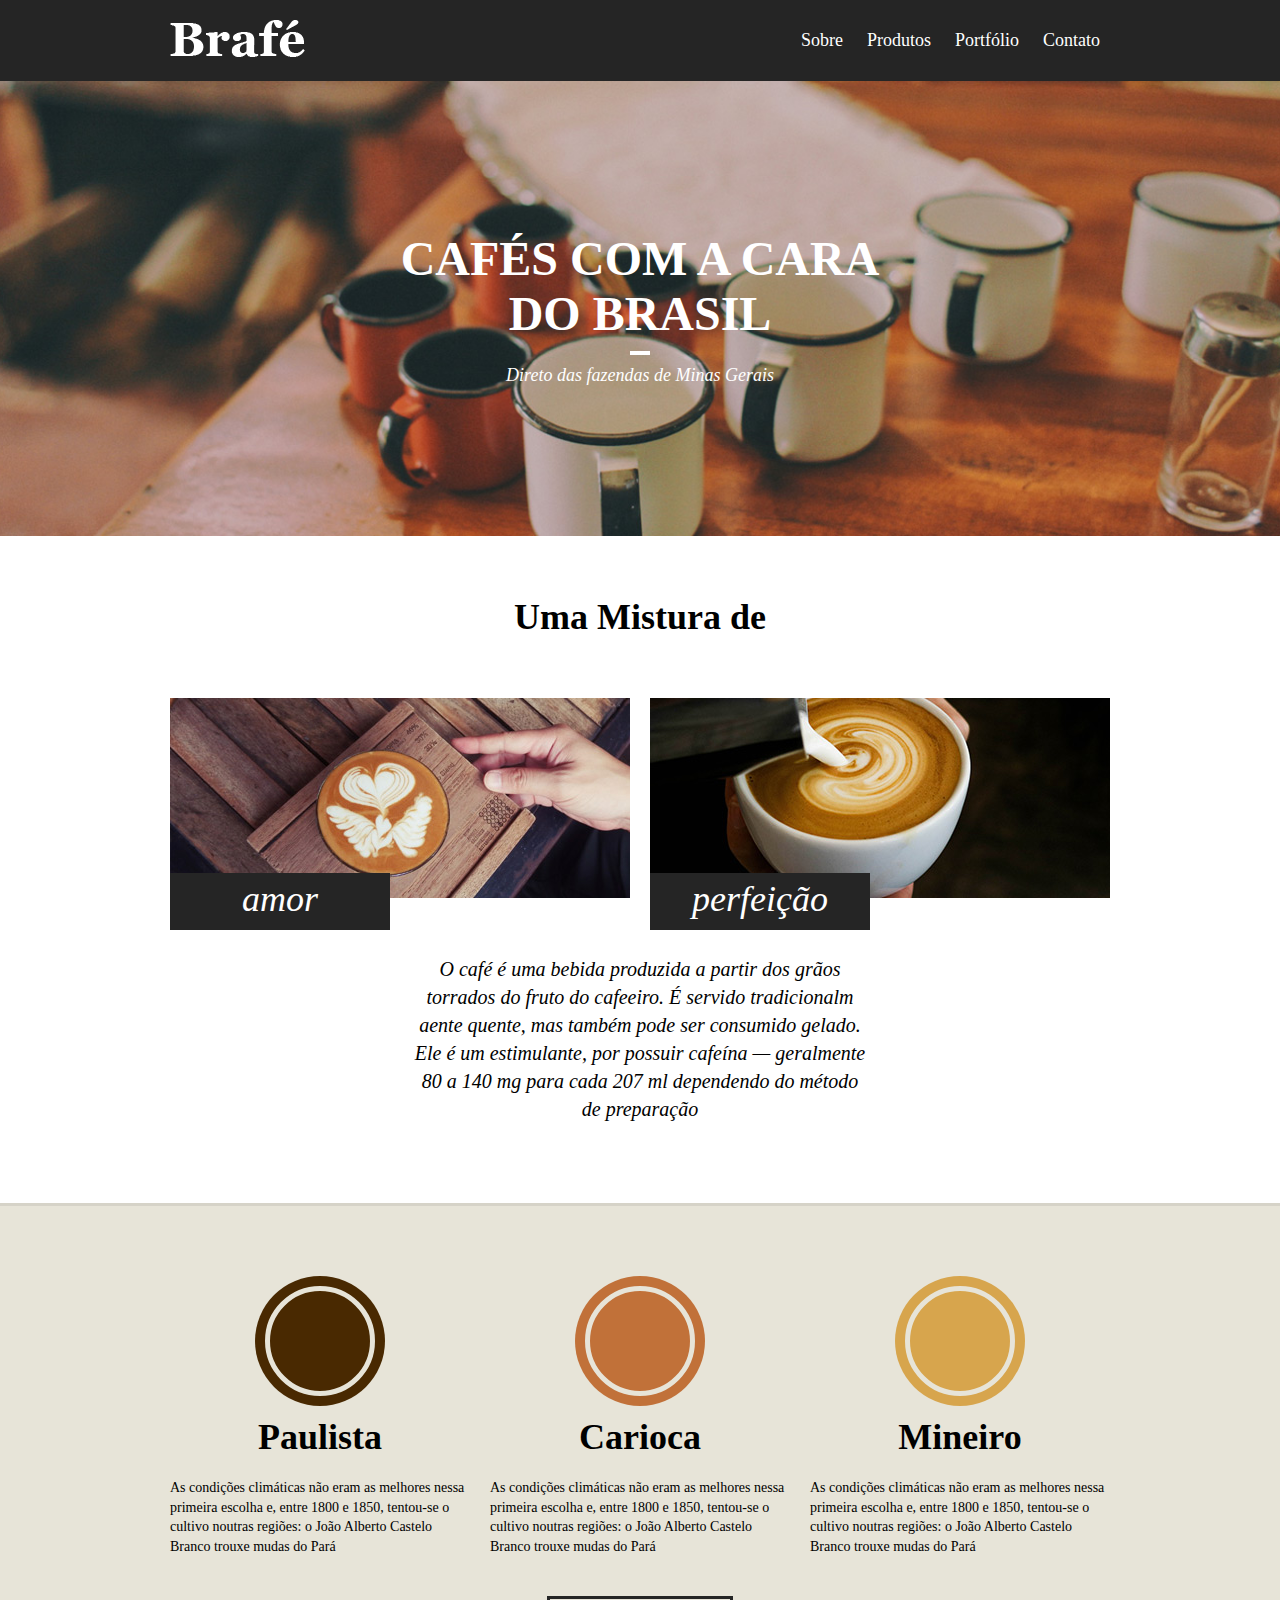
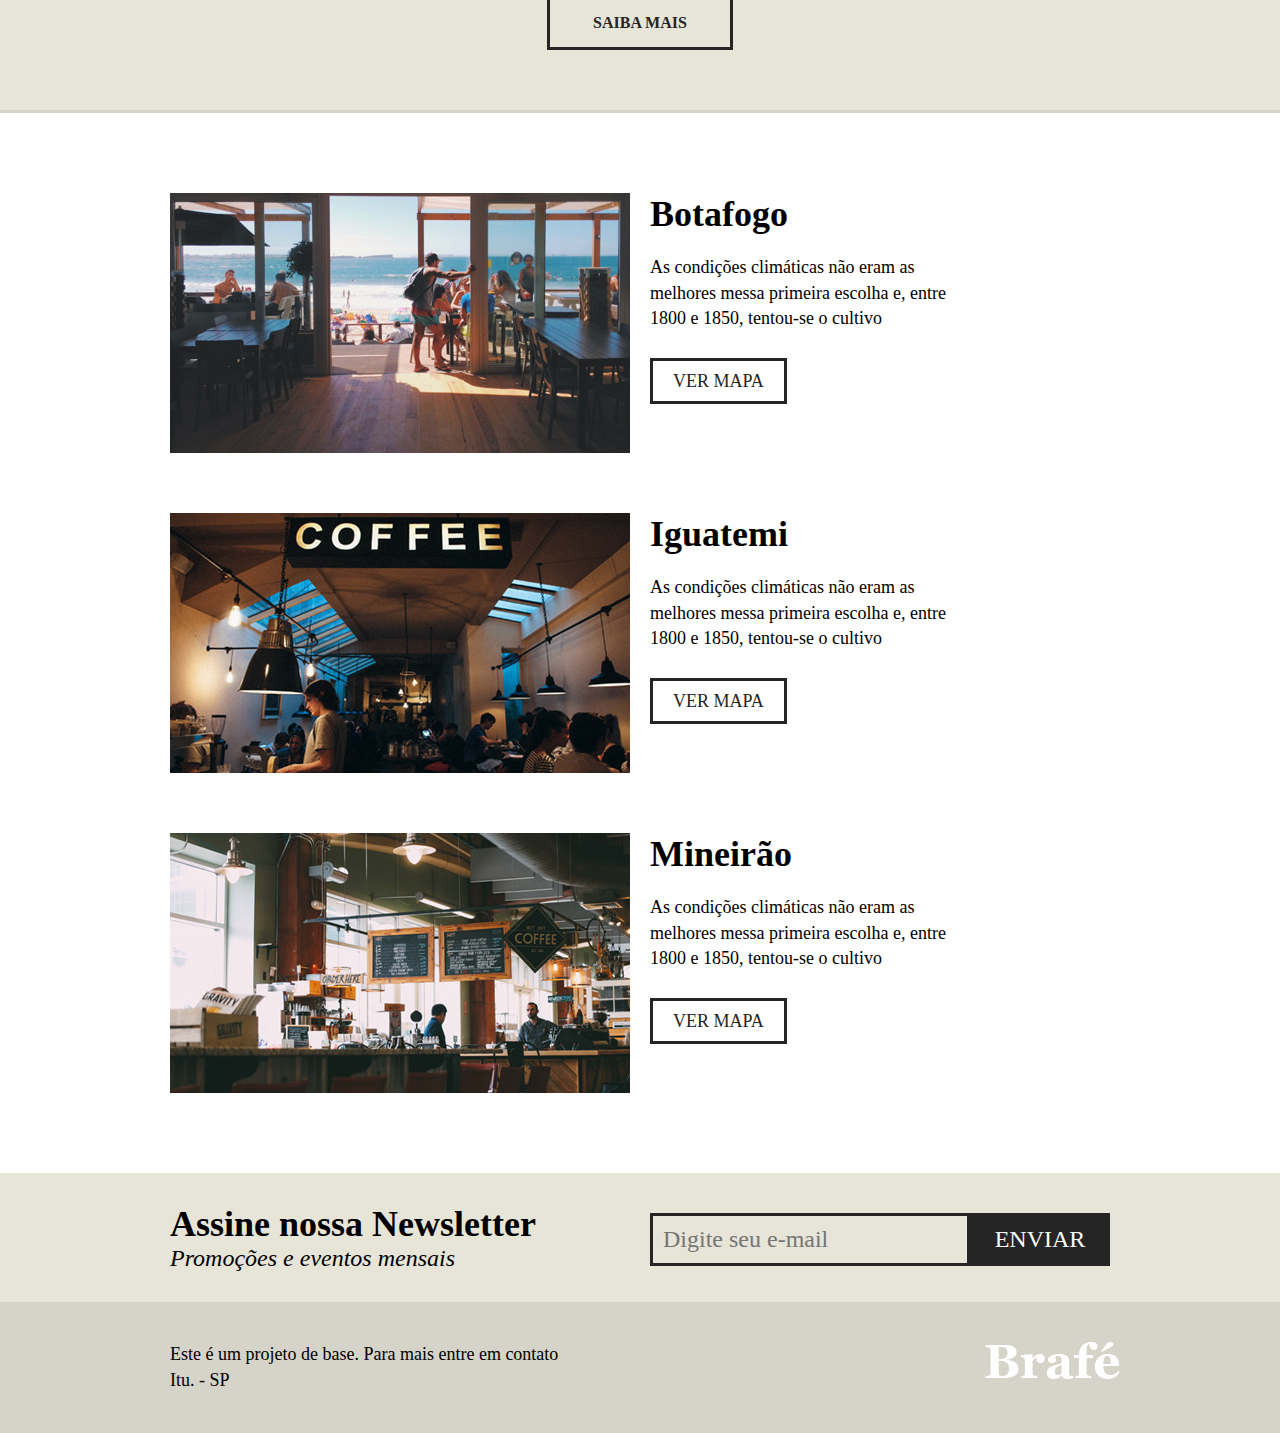
==== commit 27a7541f: "Update index.html" ====
--- a/index.html
+++ b/index.html
@@ -140,11 +140,11 @@
 
         <footer class="footer">
             <div class="footer-container">
-                <p>Este é um projeto da Origamid. Mais em origamid.com<br>
-                    Praia de Botafogo, 300, 5º andar - Botafogo - Rio de Janeiro</p>
+                <p>Este é um projeto de base. Para mais entre em contato<br>
+                    Itu. - SP</p>
                 <a href="#"><img src="img/brafe.png" alt="Brafé"> </a>
             </div>
         </footer>
 </body>
 
-</html>+</html>
--- a/css/style.css
+++ b/css/style.css
@@ -49,6 +49,21 @@
     text-decoration: none;
     color: #FFF;
     font-size: 1.125em;
+}
+
+
+@media (max-width: 739px) {
+    .menu {
+        text-align: center;
+    }
+    a.menu-logo {
+        float: none;
+        margin: 0 auto;
+    }
+    .menu-nav {
+        float: none;
+        clear: both;
+    }
 }
 
 /* Intro */
@@ -77,6 +92,12 @@
 .intro p {
     font-style: italic;
     font-size: 1.125em;
+}
+
+@media (max-width: 739px) {
+    .intro {
+        padding: 60px 0;
+    }
 }
 
 /* Sobre */
@@ -135,6 +156,25 @@
     max-width: 460px;
 }
 
+@media (min-width: 740px) and (max-width: 980px) {
+    .sobre-container {
+        max-width: 720px;
+    }
+    .sobre-item {
+        width: 340px;
+    }
+}
+
+@media (max-width: 739px) {
+    .sobre-container {
+        max-width: 300px;
+    }
+    .sobre-item {
+        width: 300px;
+        margin: 0 auto;
+    }
+}
+
 /* Produtos */
 
 .produtos {
@@ -209,6 +249,25 @@
     margin: 20px auto 0 auto;
 }
 
+@media (min-width: 740px) and (max-width: 980px) {
+    .produtos-container {
+        max-width: 720px;
+    }
+
+    .produtos-item {
+        width: 220px;
+    }
+}
+
+@media (max-width: 739px ){
+    .produtos-container {
+        max-width: 300px;
+    }
+    .produtos-item {
+        margin: 0 auto 20px auto;
+    }
+}
+
 /* Locais */
 
 .locais {
@@ -260,6 +319,26 @@
     border: 3px solid;
     color: #252525;
     padding: 10px 20px;
+}
+
+@media (min-width: 740px ) and (max-width: 980px) {
+    .locais {
+        max-width: 720px;
+    }
+    .locais-item > div, .locais-item img {
+        width: 340px;
+    }
+}
+
+@media (max-width: 739px ) {
+    .locais {
+        max-width: 300px;
+    }
+    .locais-item > div, .locais-item img {
+        width: 300px;
+        margin: 0;
+    }
+
 }
 
 /* Assine */
@@ -328,6 +407,31 @@
     cursor: pointer;
 }
 
+@media (min-width: 740px ) and (max-width: 980px ) {
+    .assine-container {
+        max-width: 720px;
+    }
+    .assine-info {
+        width: 340px;
+    }
+    .assine form {
+        width: 340px;
+    }
+    .assine input {
+        width: 340px;
+    }
+}
+
+@media (max-width: 739px ) {
+    .assine-container {
+        max-width: 300px;
+    }
+    .assine-info, .assine form, .assine input {
+        width: 300px;
+        margin: 10px 0 0 0;
+    }
+}
+
 /* Footer */
 
 .footer {
@@ -356,4 +460,18 @@
 .footer img {
     float: right;
     display: block;
+}
+
+@media (max-width: 739px ) {
+    .footer-container {
+        max-width: 300px;
+    }
+    .footer p {
+        float: none;
+        margin: 0;
+    }
+    .footer img {
+        float: none;
+        margin: 20px 0;
+    }
 }